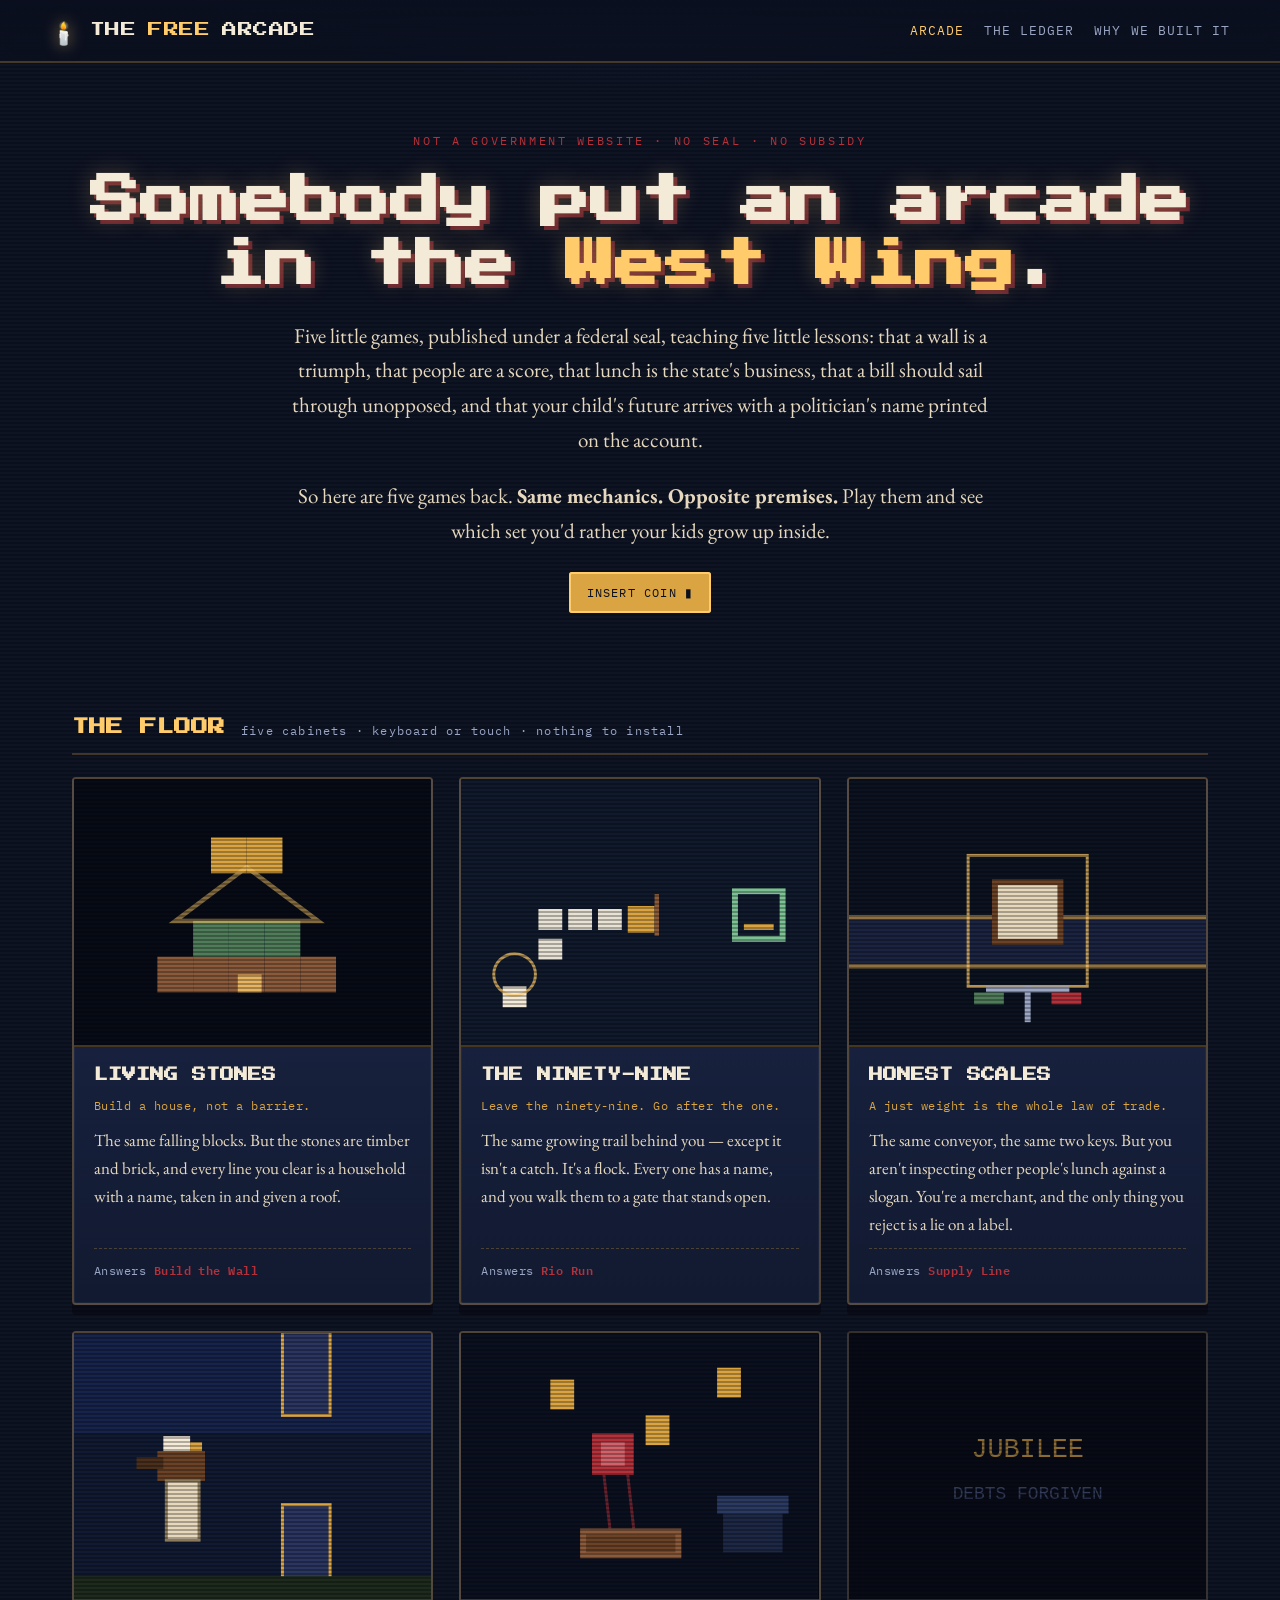
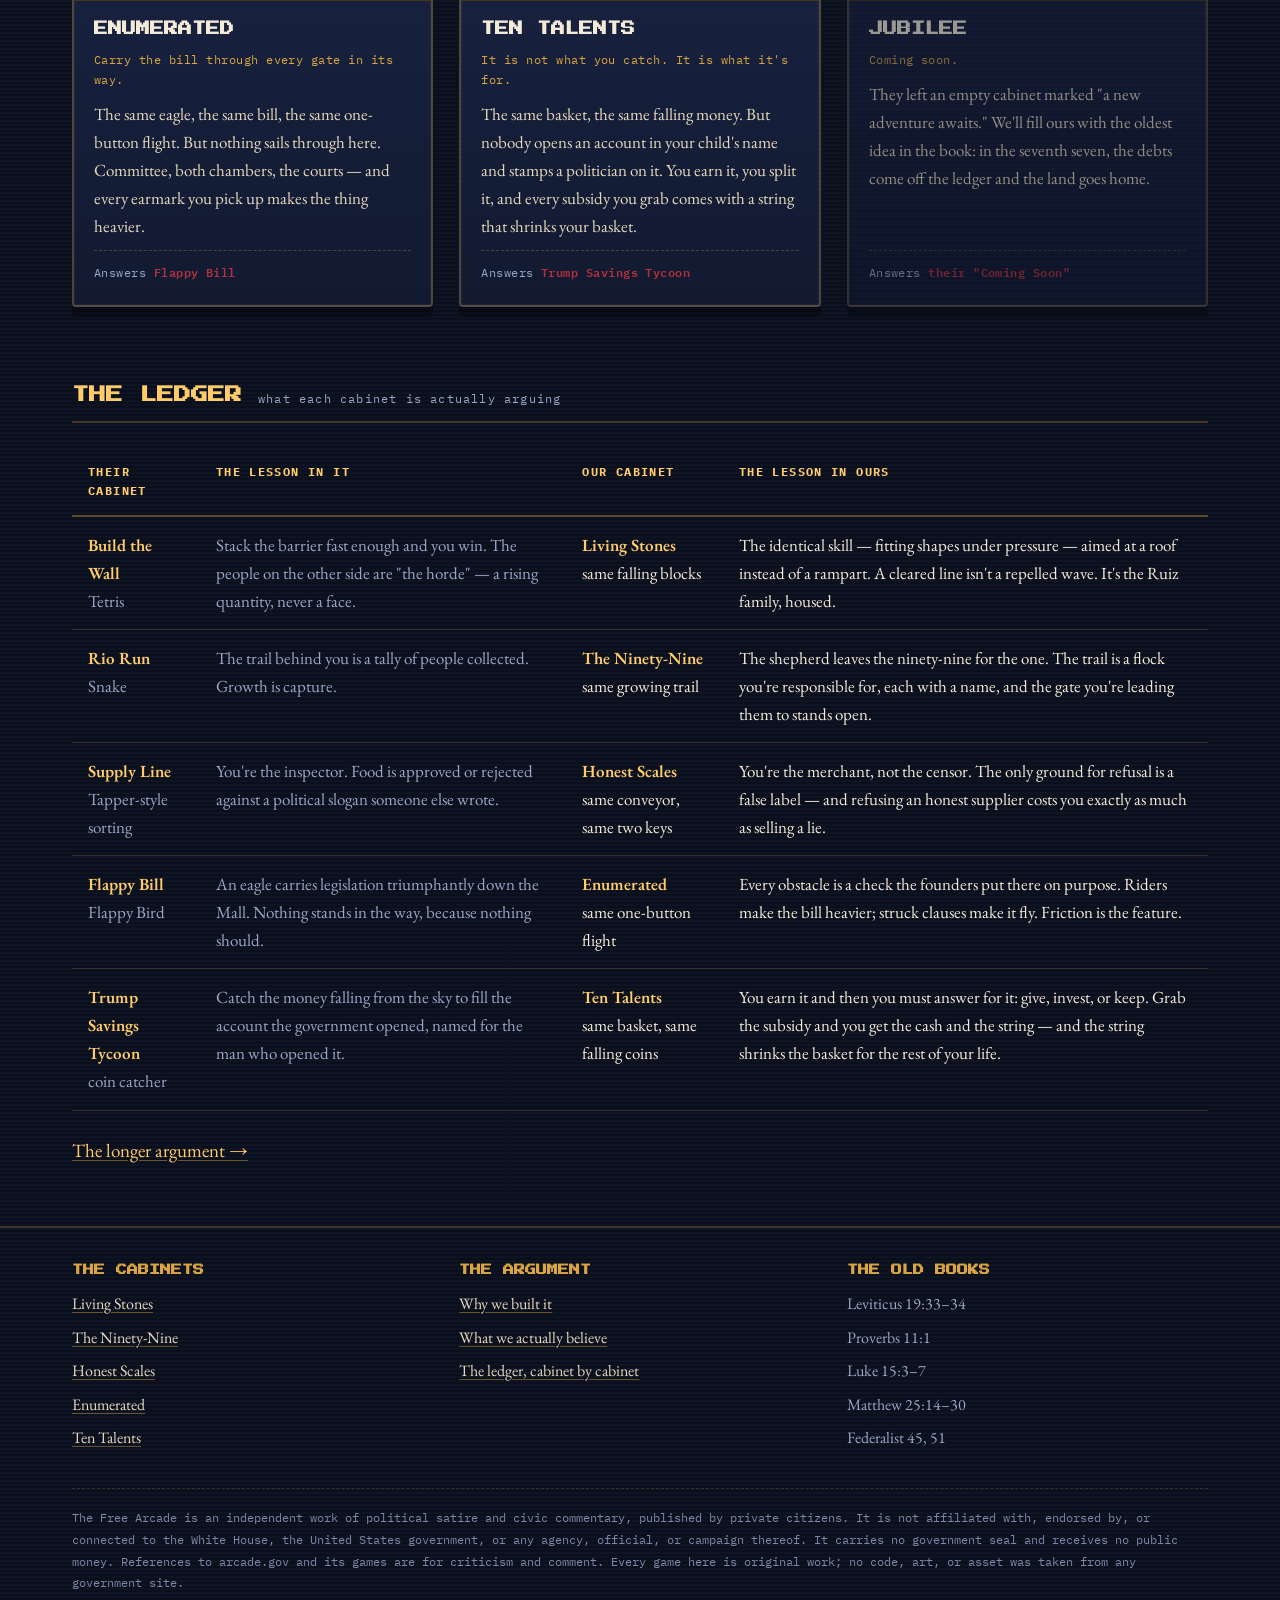
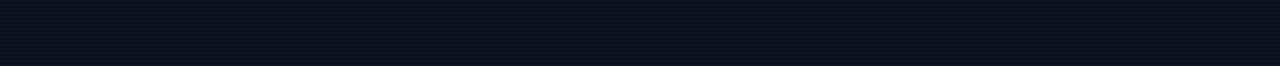
==== index.html @ 2e550698 "Add The Free Arcade: five counter-games answering arcade.gov A static counter-arcade responding, cab" ====
<!DOCTYPE html>
<html lang="en">
<head>
<meta charset="utf-8">
<meta name="viewport" content="width=device-width, initial-scale=1">
<title>The Free Arcade — five games for a free and decent people</title>
<meta name="description" content="An independent counter-arcade. Five playable browser games answering, one for one, the five games published at arcade.gov — same mechanics, opposite premises.">
<link rel="preconnect" href="https://fonts.googleapis.com">
<link rel="preconnect" href="https://fonts.gstatic.com" crossorigin>
<link rel="stylesheet" href="https://fonts.googleapis.com/css2?family=Press+Start+2P&family=EB+Garamond:ital,wght@0,400;0,600;1,400&family=IBM+Plex+Mono:wght@400;500&display=swap">
<link rel="stylesheet" href="assets/css/arcade.css">
<link rel="icon" href="data:image/svg+xml,<svg xmlns='http://www.w3.org/2000/svg' viewBox='0 0 16 16'><text y='14' font-size='14'>🕯️</text></svg>">
</head>
<body>
<a class="skip" href="#cabinets">Skip to the games</a>

<header class="masthead">
  <div class="wrap bar">
    <a class="brand" href="index.html"><span class="torch">🕯️</span> THE <b>FREE</b> ARCADE</a>
    <nav class="navlinks" aria-label="Primary">
      <a href="index.html" aria-current="page">Arcade</a>
      <a href="#ledger">The Ledger</a>
      <a href="about.html">Why We Built It</a>
    </nav>
  </div>
</header>

<main>
<section class="wrap hero">
  <p class="kicker">Not a government website · No seal · No subsidy</p>
  <h1>Somebody put an arcade<br>in the <em>West Wing</em>.</h1>
  <p class="lede">
    Five little games, published under a federal seal, teaching five little lessons:
    that a wall is a triumph, that people are a score, that lunch is the state's business,
    that a bill should sail through unopposed, and that your child's future arrives
    with a politician's name printed on the account.
  </p>
  <p class="lede" style="margin-top:22px">
    So here are five games back. <strong>Same mechanics. Opposite premises.</strong>
    Play them and see which set you'd rather your kids grow up inside.
  </p>
  <p style="margin-top:26px"><a class="btn primary" href="games/living-stones.html">Insert coin <span class="blink">▮</span></a></p>
</section>

<section class="wrap" id="cabinets">
  <div class="section-head">
    <h2>THE FLOOR</h2>
    <span>five cabinets · keyboard or touch · nothing to install</span>
  </div>

  <div class="cabinets">

    <a class="cabinet" href="games/living-stones.html">
      <div class="screen">
        <svg viewBox="0 0 120 90" preserveAspectRatio="xMidYMid slice" role="img" aria-label="Falling bricks assembling into a house">
          <rect width="120" height="90" fill="#070b16"/>
          <g fill="#8a5a3b"><rect x="28" y="60" width="12" height="12"/><rect x="40" y="60" width="12" height="12"/><rect x="52" y="60" width="12" height="12"/><rect x="64" y="60" width="12" height="12"/><rect x="76" y="60" width="12" height="12"/></g>
          <g fill="#4f7d5a"><rect x="40" y="48" width="12" height="12"/><rect x="52" y="48" width="12" height="12"/><rect x="64" y="48" width="12" height="12"/></g>
          <g fill="#d9a441"><rect x="46" y="20" width="12" height="12"/><rect x="58" y="20" width="12" height="12"/></g>
          <path d="M34 48 L58 30 L82 48 Z" fill="none" stroke="#ffcb6b" stroke-width="1.5" opacity=".5"/>
          <rect x="55" y="66" width="8" height="6" fill="#ffcb6b" opacity=".8"/>
        </svg>
      </div>
      <div class="plate">
        <h3>LIVING STONES</h3>
        <p class="tag">Build a house, not a barrier.</p>
        <p>The same falling blocks. But the stones are timber and brick, and every line you clear is a household with a name, taken in and given a roof.</p>
        <p class="counters">Answers <b>Build the Wall</b></p>
      </div>
    </a>

    <a class="cabinet" href="games/ninety-nine.html">
      <div class="screen">
        <svg viewBox="0 0 120 90" preserveAspectRatio="xMidYMid slice" role="img" aria-label="A shepherd leading a line of sheep toward an open gate">
          <rect width="120" height="90" fill="#101a2c"/>
          <g fill="#e8e2d4"><rect x="46" y="44" width="8" height="7"/><rect x="36" y="44" width="8" height="7"/><rect x="26" y="44" width="8" height="7"/><rect x="26" y="54" width="8" height="7"/></g>
          <rect x="56" y="43" width="9" height="9" fill="#d9a441"/>
          <rect x="65" y="39" width="1.5" height="14" fill="#8a5a3b"/>
          <rect x="92" y="38" width="16" height="16" fill="none" stroke="#7cc194" stroke-width="2"/>
          <rect x="95" y="49" width="10" height="2" fill="#d9a441"/>
          <rect x="14" y="70" width="8" height="7" fill="#f4ead8"/>
          <circle cx="18" cy="66" r="7" fill="none" stroke="#ffcb6b" stroke-width="1" opacity=".7"/>
        </svg>
      </div>
      <div class="plate">
        <h3>THE NINETY-NINE</h3>
        <p class="tag">Leave the ninety-nine. Go after the one.</p>
        <p>The same growing trail behind you — except it isn't a catch. It's a flock. Every one has a name, and you walk them to a gate that stands open.</p>
        <p class="counters">Answers <b>Rio Run</b></p>
      </div>
    </a>

    <a class="cabinet" href="games/honest-scales.html">
      <div class="screen">
        <svg viewBox="0 0 120 90" preserveAspectRatio="xMidYMid slice" role="img" aria-label="A crate on a conveyor belt above a balance scale">
          <rect width="120" height="90" fill="#0b1220"/>
          <rect x="0" y="46" width="120" height="18" fill="#1a2340"/>
          <rect x="0" y="46" width="120" height="1.5" fill="#d9a441" opacity=".6"/>
          <rect x="0" y="62.5" width="120" height="1.5" fill="#d9a441" opacity=".6"/>
          <rect x="48" y="34" width="24" height="22" fill="#6b4226"/>
          <rect x="50" y="36" width="20" height="18" fill="#e6d8bd"/>
          <rect x="40" y="26" width="40" height="44" fill="none" stroke="#ffcb6b" stroke-width="1" opacity=".7"/>
          <rect x="59" y="70" width="2" height="12" fill="#9aa6c4"/>
          <rect x="46" y="70" width="28" height="2" fill="#9aa6c4"/>
          <rect x="42" y="72" width="10" height="4" fill="#4f7d5a"/>
          <rect x="68" y="72" width="10" height="4" fill="#b3313a"/>
        </svg>
      </div>
      <div class="plate">
        <h3>HONEST SCALES</h3>
        <p class="tag">A just weight is the whole law of trade.</p>
        <p>The same conveyor, the same two keys. But you aren't inspecting other people's lunch against a slogan. You're a merchant, and the only thing you reject is a lie on a label.</p>
        <p class="counters">Answers <b>Supply Line</b></p>
      </div>
    </a>

    <a class="cabinet" href="games/enumerated.html">
      <div class="screen">
        <svg viewBox="0 0 120 90" preserveAspectRatio="xMidYMid slice" role="img" aria-label="An eagle carrying a bill flying between two columns">
          <rect width="120" height="90" fill="#101a33"/>
          <rect x="0" y="0" width="120" height="34" fill="#16234a"/>
          <rect x="70" y="0" width="16" height="28" fill="#2a3560" stroke="#d9a441" stroke-width="1"/>
          <rect x="70" y="58" width="16" height="32" fill="#2a3560" stroke="#d9a441" stroke-width="1"/>
          <rect x="28" y="40" width="16" height="10" fill="#6b4226"/>
          <rect x="30" y="35" width="9" height="5" fill="#f4ead8"/>
          <rect x="39" y="37" width="4" height="3" fill="#d9a441"/>
          <rect x="21" y="42" width="9" height="4" fill="#4a2f1c"/>
          <rect x="31" y="50" width="11" height="20" fill="#e6d8bd" stroke="#8a7a5a" stroke-width="1"/>
          <rect x="0" y="82" width="120" height="8" fill="#1d2a1c"/>
        </svg>
      </div>
      <div class="plate">
        <h3>ENUMERATED</h3>
        <p class="tag">Carry the bill through every gate in its way.</p>
        <p>The same eagle, the same bill, the same one-button flight. But nothing sails through here. Committee, both chambers, the courts — and every earmark you pick up makes the thing heavier.</p>
        <p class="counters">Answers <b>Flappy Bill</b></p>
      </div>
    </a>

    <a class="cabinet" href="games/ten-talents.html">
      <div class="screen">
        <svg viewBox="0 0 120 90" preserveAspectRatio="xMidYMid slice" role="img" aria-label="Coins falling into a basket held by strings">
          <rect width="120" height="90" fill="#0a1020"/>
          <g fill="#d9a441"><rect x="30" y="16" width="8" height="10"/><rect x="62" y="28" width="8" height="10"/><rect x="86" y="12" width="8" height="10"/></g>
          <rect x="44" y="34" width="14" height="14" fill="#b3313a"/>
          <rect x="47" y="37" width="8" height="8" fill="#d1616a"/>
          <g stroke="#b3313a" stroke-width="1" opacity=".55"><line x1="48" y1="48" x2="50" y2="66"/><line x1="56" y1="48" x2="58" y2="66"/></g>
          <rect x="40" y="66" width="34" height="10" fill="#8a5a3b"/>
          <rect x="42" y="68" width="30" height="6" fill="#6b4226"/>
          <rect x="88" y="60" width="20" height="14" fill="#1d2846"/>
          <rect x="86" y="55" width="24" height="6" fill="#2b3a63"/>
        </svg>
      </div>
      <div class="plate">
        <h3>TEN TALENTS</h3>
        <p class="tag">It is not what you catch. It is what it's for.</p>
        <p>The same basket, the same falling money. But nobody opens an account in your child's name and stamps a politician on it. You earn it, you split it, and every subsidy you grab comes with a string that shrinks your basket.</p>
        <p class="counters">Answers <b>Trump Savings Tycoon</b></p>
      </div>
    </a>

    <div class="cabinet soon">
      <div class="screen">
        <svg viewBox="0 0 120 90" preserveAspectRatio="xMidYMid slice" role="img" aria-label="A locked cabinet awaiting its game">
          <rect width="120" height="90" fill="#05070f"/>
          <text x="60" y="42" text-anchor="middle" fill="#d9a441" font-family="monospace" font-size="9">JUBILEE</text>
          <text x="60" y="56" text-anchor="middle" fill="#4a5578" font-family="monospace" font-size="6">DEBTS FORGIVEN</text>
        </svg>
      </div>
      <div class="plate">
        <h3>JUBILEE</h3>
        <p class="tag">Coming soon.</p>
        <p>They left an empty cabinet marked "a new adventure awaits." We'll fill ours with the oldest idea in the book: in the seventh seven, the debts come off the ledger and the land goes home.</p>
        <p class="counters">Answers <b>their "Coming Soon"</b></p>
      </div>
    </div>

  </div>
</section>

<section class="wrap" id="ledger">
  <div class="section-head">
    <h2>THE LEDGER</h2>
    <span>what each cabinet is actually arguing</span>
  </div>
  <div class="table-scroll">
    <table class="ledger">
      <thead>
        <tr><th>Their cabinet</th><th>The lesson in it</th><th>Our cabinet</th><th>The lesson in ours</th></tr>
      </thead>
      <tbody>
        <tr>
          <td class="theirs"><strong>Build the Wall</strong><br>Tetris</td>
          <td class="theirs">Stack the barrier fast enough and you win. The people on the other side are "the horde" — a rising quantity, never a face.</td>
          <td class="ours"><strong>Living Stones</strong><br>same falling blocks</td>
          <td class="ours">The identical skill — fitting shapes under pressure — aimed at a roof instead of a rampart. A cleared line isn't a repelled wave. It's the Ruiz family, housed.</td>
        </tr>
        <tr>
          <td class="theirs"><strong>Rio Run</strong><br>Snake</td>
          <td class="theirs">The trail behind you is a tally of people collected. Growth is capture.</td>
          <td class="ours"><strong>The Ninety-Nine</strong><br>same growing trail</td>
          <td class="ours">The shepherd leaves the ninety-nine for the one. The trail is a flock you're responsible for, each with a name, and the gate you're leading them to stands open.</td>
        </tr>
        <tr>
          <td class="theirs"><strong>Supply Line</strong><br>Tapper-style sorting</td>
          <td class="theirs">You're the inspector. Food is approved or rejected against a political slogan someone else wrote.</td>
          <td class="ours"><strong>Honest Scales</strong><br>same conveyor, same two keys</td>
          <td class="ours">You're the merchant, not the censor. The only ground for refusal is a false label — and refusing an honest supplier costs you exactly as much as selling a lie.</td>
        </tr>
        <tr>
          <td class="theirs"><strong>Flappy Bill</strong><br>Flappy Bird</td>
          <td class="theirs">An eagle carries legislation triumphantly down the Mall. Nothing stands in the way, because nothing should.</td>
          <td class="ours"><strong>Enumerated</strong><br>same one-button flight</td>
          <td class="ours">Every obstacle is a check the founders put there on purpose. Riders make the bill heavier; struck clauses make it fly. Friction is the feature.</td>
        </tr>
        <tr>
          <td class="theirs"><strong>Trump Savings Tycoon</strong><br>coin catcher</td>
          <td class="theirs">Catch the money falling from the sky to fill the account the government opened, named for the man who opened it.</td>
          <td class="ours"><strong>Ten Talents</strong><br>same basket, same falling coins</td>
          <td class="ours">You earn it and then you must answer for it: give, invest, or keep. Grab the subsidy and you get the cash and the string — and the string shrinks the basket for the rest of your life.</td>
        </tr>
      </tbody>
    </table>
  </div>
  <p style="margin-top:24px; max-width:760px; color:var(--parchment-2)">
    <a href="about.html">The longer argument →</a>
  </p>
</section>
</main>

<footer class="foot">
  <div class="wrap">
    <div class="cols">
      <div>
        <h4>THE CABINETS</h4>
        <ul>
          <li><a href="games/living-stones.html">Living Stones</a></li>
          <li><a href="games/ninety-nine.html">The Ninety-Nine</a></li>
          <li><a href="games/honest-scales.html">Honest Scales</a></li>
          <li><a href="games/enumerated.html">Enumerated</a></li>
          <li><a href="games/ten-talents.html">Ten Talents</a></li>
        </ul>
      </div>
      <div>
        <h4>THE ARGUMENT</h4>
        <ul>
          <li><a href="about.html">Why we built it</a></li>
          <li><a href="about.html#creed">What we actually believe</a></li>
          <li><a href="index.html#ledger">The ledger, cabinet by cabinet</a></li>
        </ul>
      </div>
      <div>
        <h4>THE OLD BOOKS</h4>
        <ul>
          <li>Leviticus 19:33–34</li>
          <li>Proverbs 11:1</li>
          <li>Luke 15:3–7</li>
          <li>Matthew 25:14–30</li>
          <li>Federalist 45, 51</li>
        </ul>
      </div>
    </div>
    <p class="disclaimer">
      The Free Arcade is an independent work of political satire and civic commentary, published by private citizens.
      It is not affiliated with, endorsed by, or connected to the White House, the United States government,
      or any agency, official, or campaign thereof. It carries no government seal and receives no public money.
      References to arcade.gov and its games are for criticism and comment.
      Every game here is original work; no code, art, or asset was taken from any government site.
    </p>
  </div>
</footer>
</body>
</html>
---- assets/css/arcade.css ----
/* ============================================================
   The Free Arcade — shared stylesheet
   Retro cabinet chrome + classical typography.
   ============================================================ */

:root {
  --ink:        #0a0f1e;
  --ink-2:      #121a31;
  --ink-3:      #1c2748;
  --parchment:  #f4ead8;
  --parchment-2:#e6d8bd;
  --gold:       #d9a441;
  --gold-lite:  #ffcb6b;
  --crimson:    #b3313a;
  --olive:      #4f7d5a;
  --sky:        #7fb2dd;
  --muted:      #9aa6c4;

  --shell: 1180px;
  --radius: 4px;

  --display: "Press Start 2P", "Courier New", monospace;
  --prose: "EB Garamond", Georgia, "Times New Roman", serif;
  --mono: "IBM Plex Mono", "SF Mono", Menlo, Consolas, monospace;

  color-scheme: dark;
}

* { box-sizing: border-box; }

html { scroll-behavior: smooth; }

body {
  margin: 0;
  background:
    radial-gradient(1200px 700px at 50% -10%, #1b2445 0%, transparent 60%),
    repeating-linear-gradient(0deg, rgba(255,255,255,.018) 0 2px, transparent 2px 4px),
    var(--ink);
  color: var(--parchment);
  font-family: var(--prose);
  font-size: 19px;
  line-height: 1.65;
  -webkit-font-smoothing: antialiased;
}

.wrap { max-width: var(--shell); margin: 0 auto; padding: 0 22px; }
.narrow { max-width: 780px; }

a { color: var(--gold-lite); text-decoration-color: rgba(217,164,65,.45); text-underline-offset: 3px; }
a:hover { color: #fff; }

/* ---------- Masthead ---------- */

.masthead {
  border-bottom: 2px solid rgba(217,164,65,.28);
  background: linear-gradient(180deg, rgba(10,15,30,.9), rgba(10,15,30,.55));
  position: sticky; top: 0; z-index: 40;
  backdrop-filter: blur(6px);
}
.masthead .bar {
  display: flex; align-items: center; justify-content: space-between;
  gap: 18px; padding: 14px 0; flex-wrap: wrap;
}
.brand {
  display: flex; align-items: center; gap: 12px;
  font-family: var(--display); font-size: 15px; letter-spacing: .5px;
  color: var(--parchment); text-decoration: none; line-height: 1.5;
}
.brand .torch { font-size: 22px; filter: drop-shadow(0 0 8px rgba(255,203,107,.55)); }
.brand b { color: var(--gold-lite); font-weight: normal; }

.navlinks { display: flex; gap: 20px; align-items: center; flex-wrap: wrap; }
.navlinks a {
  font-family: var(--mono); font-size: 13px; letter-spacing: .08em;
  text-transform: uppercase; text-decoration: none; color: var(--muted);
}
.navlinks a:hover, .navlinks a[aria-current="page"] { color: var(--gold-lite); }

/* ---------- Hero ---------- */

.hero { padding: 68px 0 34px; text-align: center; }
.hero h1 {
  font-family: var(--display);
  font-size: clamp(24px, 5.2vw, 50px);
  line-height: 1.28; margin: 0 0 22px;
  color: var(--parchment);
  text-shadow: 0 0 22px rgba(255,203,107,.25), 4px 4px 0 rgba(179,49,58,.55);
}
.hero h1 em { font-style: normal; color: var(--gold-lite); }
.kicker {
  font-family: var(--mono); font-size: 12px; letter-spacing: .22em;
  text-transform: uppercase; color: var(--crimson);
  margin: 0 0 18px;
}
.hero p.lede {
  max-width: 700px; margin: 0 auto; font-size: 21px; color: var(--parchment-2);
}

.blink { animation: blink 1.15s steps(1) infinite; }
@keyframes blink { 50% { opacity: 0; } }

/* ---------- Cabinet grid ---------- */

.section-head {
  display: flex; align-items: baseline; gap: 16px;
  margin: 54px 0 22px; padding-bottom: 12px;
  border-bottom: 2px solid rgba(217,164,65,.25);
}
.section-head h2 {
  font-family: var(--display); font-size: 17px; margin: 0; color: var(--gold-lite);
}
.section-head span { font-family: var(--mono); font-size: 12px; color: var(--muted); letter-spacing: .1em; }

.cabinets {
  display: grid; gap: 26px;
  grid-template-columns: repeat(auto-fill, minmax(300px, 1fr));
  padding-bottom: 20px;
}

.cabinet {
  display: flex; flex-direction: column;
  background: linear-gradient(180deg, var(--ink-3), var(--ink-2));
  border: 2px solid rgba(217,164,65,.3);
  border-radius: var(--radius);
  overflow: hidden; text-decoration: none; color: inherit;
  box-shadow: 0 10px 0 rgba(0,0,0,.35), inset 0 0 0 1px rgba(255,255,255,.04);
  transition: transform .16s ease, box-shadow .16s ease, border-color .16s ease;
}
.cabinet:hover {
  transform: translateY(-4px);
  border-color: var(--gold-lite);
  box-shadow: 0 14px 0 rgba(0,0,0,.35), 0 0 34px rgba(255,203,107,.16);
}
.cabinet.soon { opacity: .62; }
.cabinet.soon:hover { transform: none; }

.cabinet .screen {
  aspect-ratio: 4 / 3; position: relative;
  background: #05070f;
  border-bottom: 2px solid rgba(217,164,65,.3);
  display: grid; place-items: center;
  overflow: hidden;
}
.cabinet .screen::after {
  content: ""; position: absolute; inset: 0; pointer-events: none;
  background: repeating-linear-gradient(0deg, rgba(0,0,0,.28) 0 2px, transparent 2px 4px);
}
.cabinet .screen canvas, .cabinet .screen svg { width: 100%; height: 100%; display: block; image-rendering: pixelated; }

.cabinet .plate { padding: 18px 20px 22px; display: flex; flex-direction: column; gap: 10px; flex: 1; }
.cabinet h3 { font-family: var(--display); font-size: 14px; margin: 0; line-height: 1.5; color: var(--parchment); }
.cabinet .tag { font-family: var(--mono); font-size: 12px; color: var(--gold); letter-spacing: .04em; }
.cabinet p { margin: 0; font-size: 17px; color: var(--parchment-2); }
.cabinet .counters {
  margin-top: auto; padding-top: 12px; border-top: 1px dashed rgba(217,164,65,.28);
  font-family: var(--mono); font-size: 11.5px; color: var(--muted); letter-spacing: .04em;
}
.cabinet .counters b { color: var(--crimson); font-weight: 600; }

/* ---------- Prose blocks ---------- */

.prose h2 { font-family: var(--display); font-size: 18px; color: var(--gold-lite); line-height: 1.5; margin: 46px 0 16px; }
.prose h3 { font-family: var(--display); font-size: 13px; color: var(--parchment); line-height: 1.6; margin: 32px 0 10px; }
.prose p { color: var(--parchment-2); }
.prose ul { color: var(--parchment-2); padding-left: 22px; }
.prose li { margin-bottom: 8px; }

.scripture {
  border-left: 3px solid var(--gold);
  background: rgba(217,164,65,.07);
  padding: 14px 20px; margin: 22px 0;
  font-size: 19px; color: var(--parchment);
}
.scripture cite {
  display: block; margin-top: 8px;
  font-family: var(--mono); font-style: normal; font-size: 12px;
  letter-spacing: .08em; text-transform: uppercase; color: var(--gold);
}

/* ---------- Comparison table ---------- */

.table-scroll { overflow-x: auto; margin: 26px 0 10px; }
table.ledger {
  width: 100%; border-collapse: collapse; min-width: 700px;
  font-size: 17px;
}
table.ledger th, table.ledger td {
  text-align: left; padding: 14px 16px; border-bottom: 1px solid rgba(217,164,65,.2);
  vertical-align: top;
}
table.ledger thead th {
  font-family: var(--mono); font-size: 11.5px; letter-spacing: .12em;
  text-transform: uppercase; color: var(--gold-lite);
  border-bottom: 2px solid rgba(217,164,65,.4);
}
table.ledger td.theirs { color: var(--muted); }
table.ledger td.ours { color: var(--parchment); }
table.ledger td strong { color: var(--gold-lite); font-weight: 600; }

/* ---------- Game page ---------- */

.game-layout {
  display: grid; gap: 34px; align-items: start;
  grid-template-columns: minmax(0, 1.45fr) minmax(280px, 1fr);
  padding: 34px 0 20px;
}
@media (max-width: 900px) { .game-layout { grid-template-columns: 1fr; } }

.cab-frame {
  background: linear-gradient(180deg, var(--ink-3), #0d1428);
  border: 2px solid rgba(217,164,65,.35);
  border-radius: 6px; padding: 16px;
  box-shadow: 0 12px 0 rgba(0,0,0,.4);
}
.cab-frame .cab-marquee {
  display: flex; align-items: center; justify-content: space-between; gap: 14px;
  flex-wrap: wrap;
  font-family: var(--display); font-size: 12px; line-height: 1.6;
  color: var(--ink); background: linear-gradient(180deg, var(--gold-lite), var(--gold));
  padding: 10px 14px; border-radius: 3px; margin-bottom: 14px;
}
.cab-marquee .verse { font-family: var(--mono); font-size: 10.5px; letter-spacing: .06em; opacity: .85; }

.screen-shell {
  position: relative; background: #04060d;
  border: 2px solid rgba(255,255,255,.09); border-radius: 3px;
  overflow: hidden;
}
.screen-shell canvas {
  display: block; width: 100%; height: auto;
  image-rendering: pixelated; image-rendering: crisp-edges;
  touch-action: none;
}
.screen-shell::after {
  content: ""; position: absolute; inset: 0; pointer-events: none;
  background:
    repeating-linear-gradient(0deg, rgba(0,0,0,.22) 0 2px, transparent 2px 4px),
    radial-gradient(120% 120% at 50% 50%, transparent 55%, rgba(0,0,0,.55) 100%);
}

.controls-row {
  display: flex; gap: 10px; flex-wrap: wrap; align-items: center;
  margin-top: 14px;
}
.btn {
  font-family: var(--mono); font-size: 12px; letter-spacing: .1em; text-transform: uppercase;
  background: var(--ink-3); color: var(--parchment);
  border: 2px solid rgba(217,164,65,.4); border-radius: 3px;
  padding: 11px 16px; cursor: pointer; text-decoration: none;
  transition: background .14s, border-color .14s, color .14s;
  user-select: none; -webkit-user-select: none;
}
.btn:hover, .btn:active { background: var(--gold); border-color: var(--gold-lite); color: var(--ink); }
.btn.primary { background: var(--gold); color: var(--ink); border-color: var(--gold-lite); }
.btn.primary:hover { background: var(--gold-lite); }

.touchpad { display: none; gap: 10px; margin-top: 12px; flex-wrap: wrap; }
.touchpad .btn { flex: 1 1 74px; text-align: center; padding: 15px 8px; font-size: 13px; }
@media (hover: none), (pointer: coarse) { .touchpad { display: flex; } }

.sidebar > section {
  border: 2px solid rgba(217,164,65,.22);
  border-radius: var(--radius);
  padding: 20px 22px; margin-bottom: 22px;
  background: rgba(18,26,49,.55);
}
.sidebar h2 { font-family: var(--display); font-size: 12px; color: var(--gold-lite); margin: 0 0 14px; line-height: 1.6; }
.sidebar p { margin: 0 0 12px; font-size: 17px; color: var(--parchment-2); }
.sidebar p:last-child { margin-bottom: 0; }

dl.keys { margin: 0; font-family: var(--mono); font-size: 13px; }
dl.keys div { display: flex; gap: 12px; padding: 7px 0; border-bottom: 1px dashed rgba(217,164,65,.18); }
dl.keys div:last-child { border-bottom: 0; }
dl.keys dt {
  flex: 0 0 108px; color: var(--gold-lite);
}
dl.keys dd { margin: 0; color: var(--parchment-2); font-family: var(--prose); font-size: 16px; }

.vs-card { border-left: 3px solid var(--crimson) !important; }
.vs-card .theirs {
  font-family: var(--mono); font-size: 11.5px; letter-spacing: .08em;
  text-transform: uppercase; color: var(--crimson); margin-bottom: 8px;
}

/* ---------- Footer ---------- */

.foot {
  margin-top: 60px; border-top: 2px solid rgba(217,164,65,.25);
  padding: 34px 0 60px; font-size: 16px; color: var(--muted);
}
.foot .cols { display: grid; gap: 26px; grid-template-columns: repeat(auto-fit, minmax(240px, 1fr)); }
.foot h4 { font-family: var(--display); font-size: 11px; color: var(--gold); margin: 0 0 12px; line-height: 1.6; }
.foot a { color: var(--parchment-2); }
.foot ul { list-style: none; padding: 0; margin: 0; }
.foot li { margin-bottom: 7px; }
.disclaimer {
  margin-top: 30px; padding-top: 18px; border-top: 1px dashed rgba(217,164,65,.2);
  font-family: var(--mono); font-size: 12px; line-height: 1.8; color: #7d88a6;
}

/* ---------- Utility ---------- */

.skip {
  position: absolute; left: -9999px;
  background: var(--gold); color: var(--ink); padding: 10px 16px; z-index: 100;
}
.skip:focus { left: 12px; top: 12px; }

@media (prefers-reduced-motion: reduce) {
  * { animation-duration: .001ms !important; transition-duration: .001ms !important; }
  html { scroll-behavior: auto; }
}
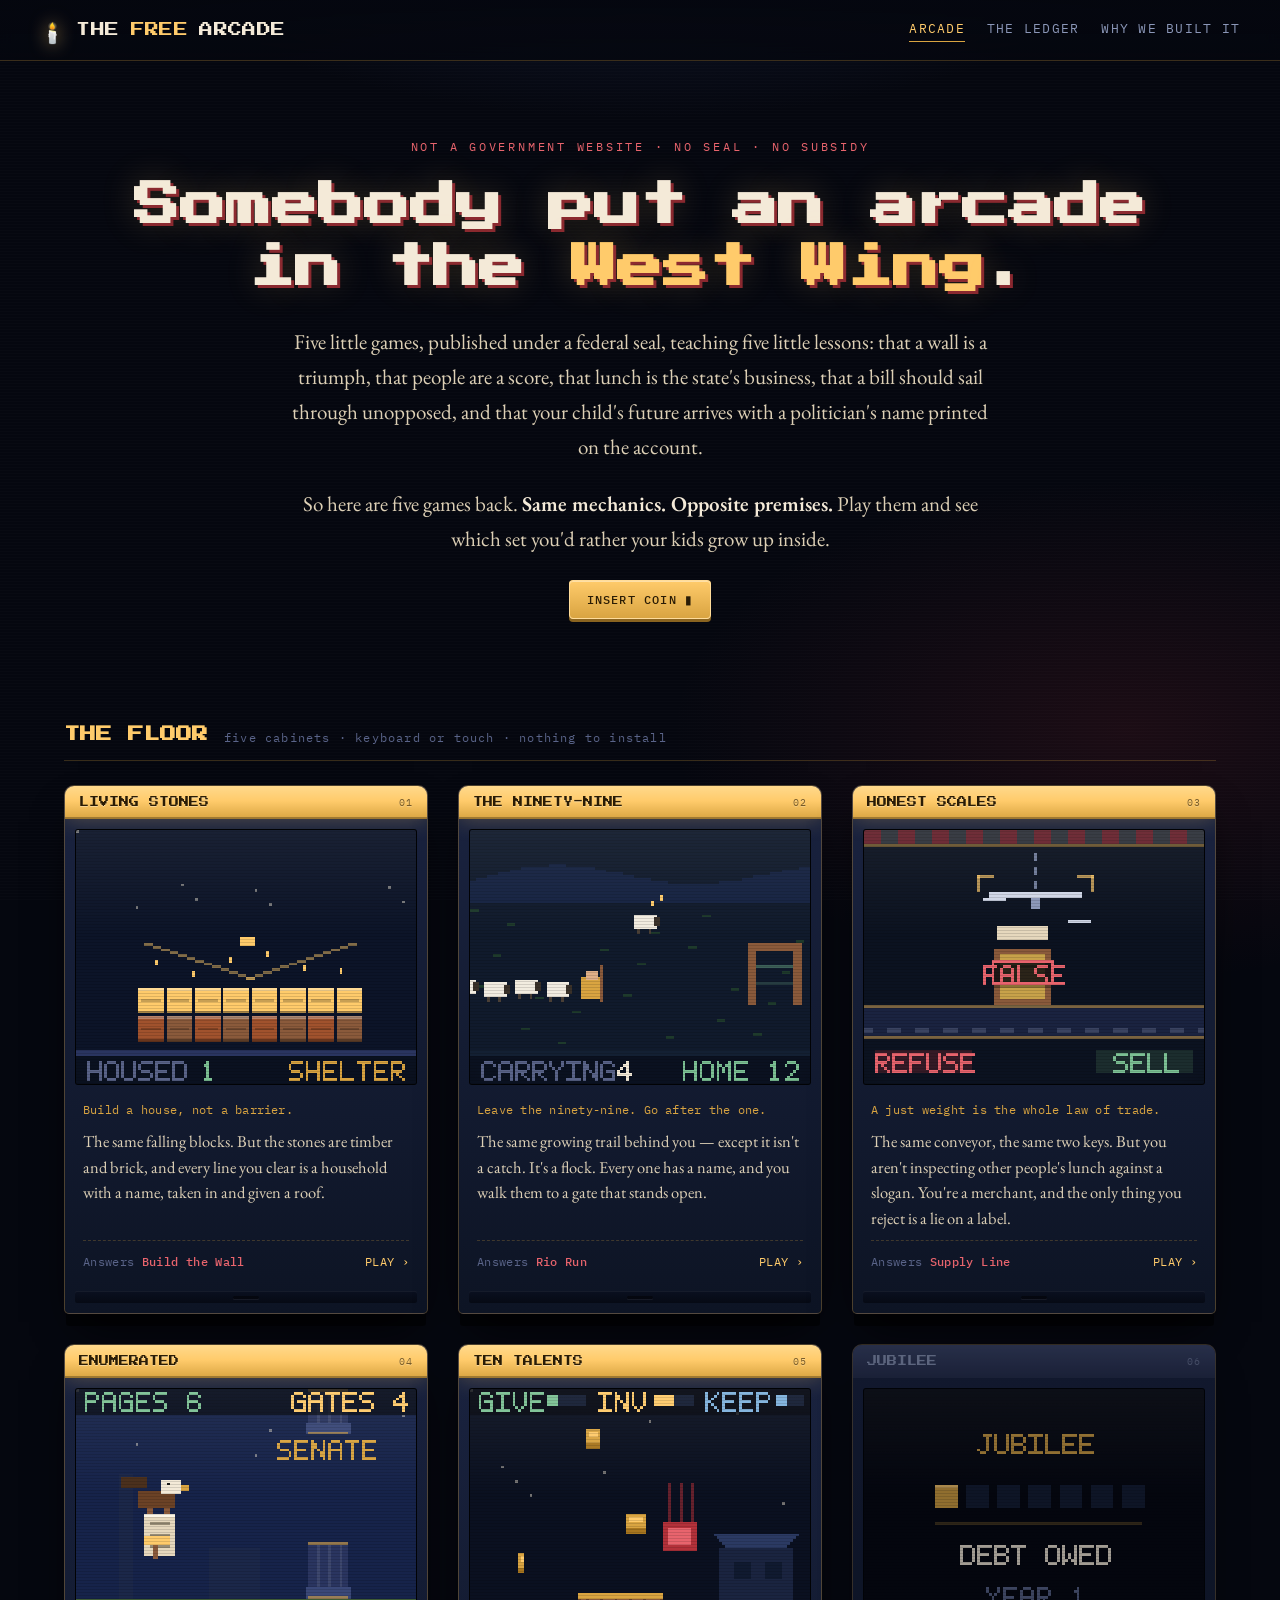
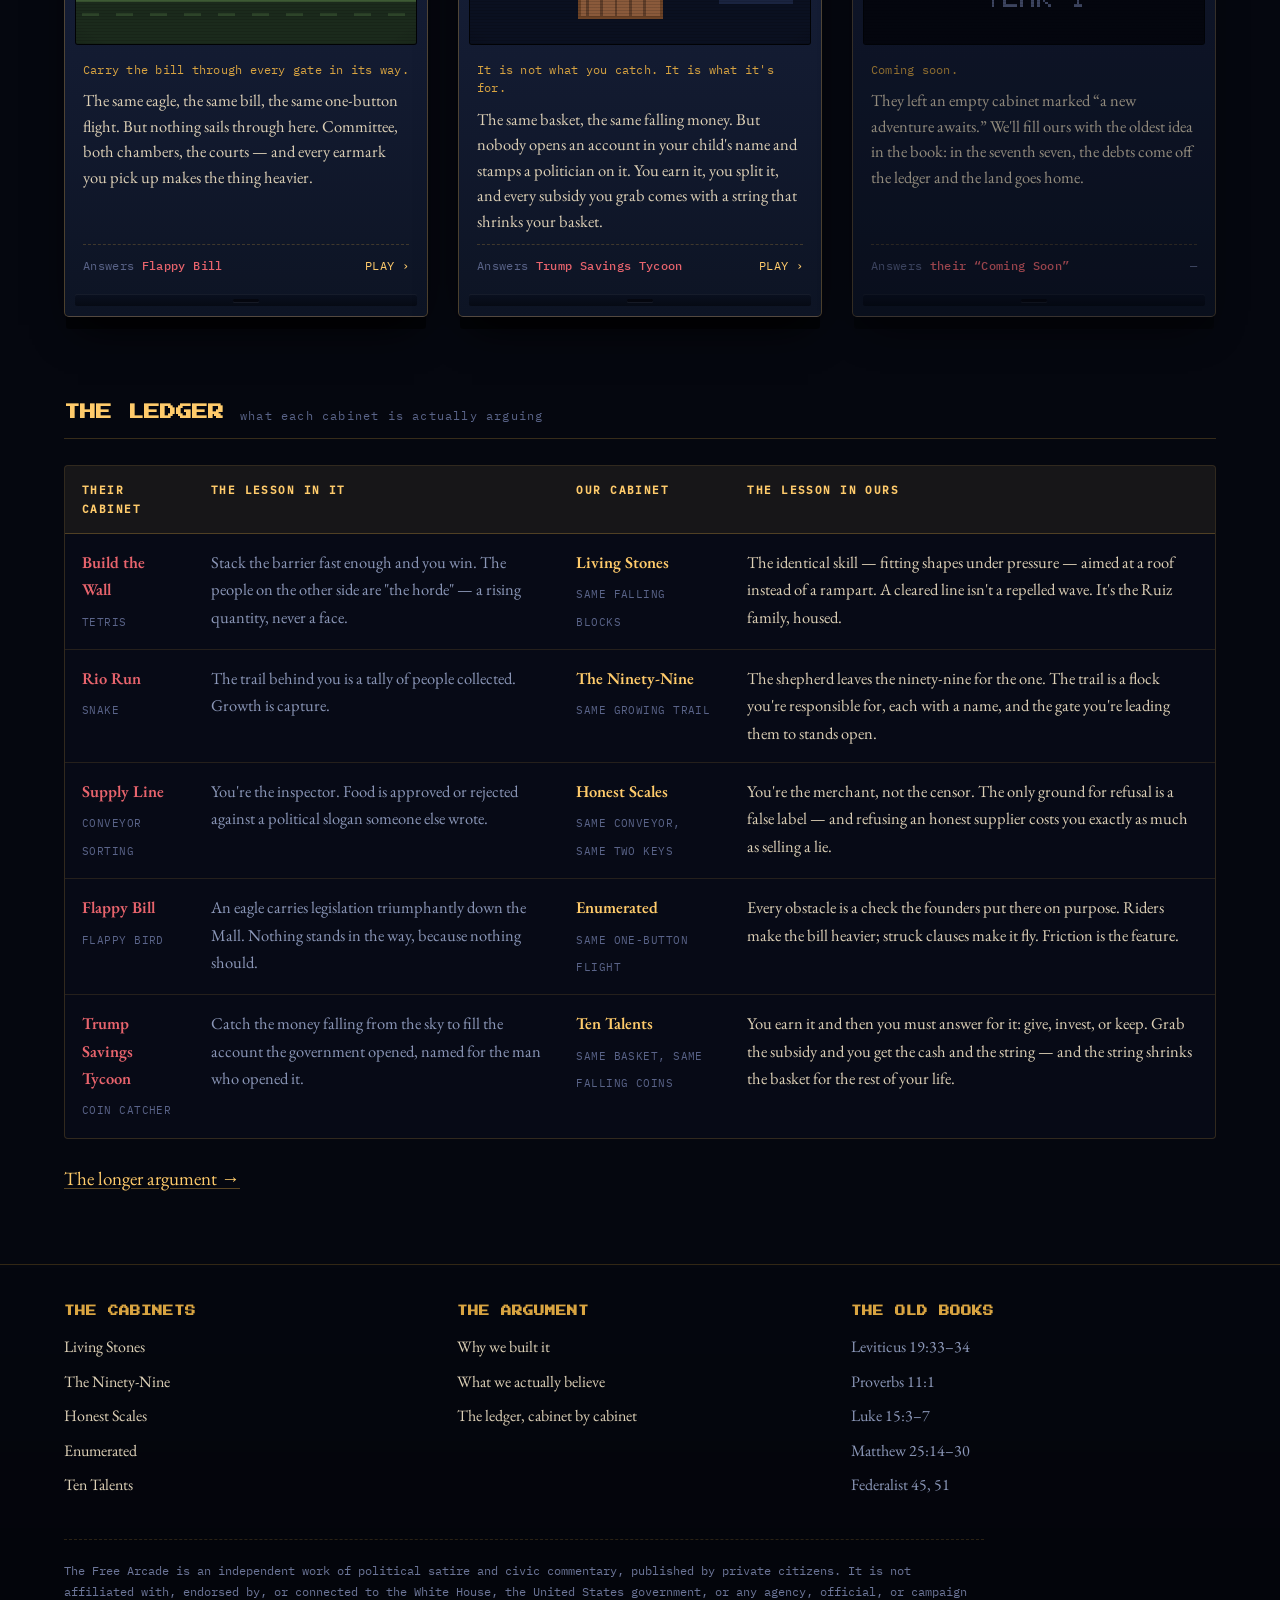
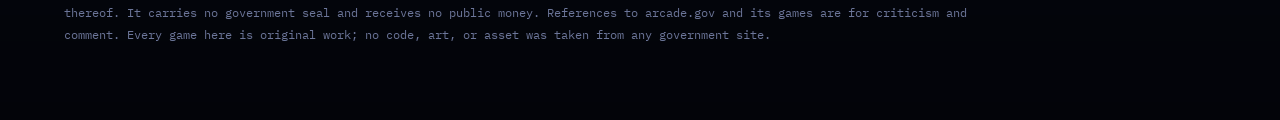
==== commit 30fb4206: "Rebuild the visual layer: bitmap font, sprite art, cabinet chrome A full pass on how the arcade look" ====
--- a/index.html
+++ b/index.html
@@ -5,9 +5,7 @@
 <meta name="viewport" content="width=device-width, initial-scale=1">
 <title>The Free Arcade — five games for a free and decent people</title>
 <meta name="description" content="An independent counter-arcade. Five playable browser games answering, one for one, the five games published at arcade.gov — same mechanics, opposite premises.">
-<link rel="preconnect" href="https://fonts.googleapis.com">
-<link rel="preconnect" href="https://fonts.gstatic.com" crossorigin>
-<link rel="stylesheet" href="https://fonts.googleapis.com/css2?family=Press+Start+2P&family=EB+Garamond:ital,wght@0,400;0,600;1,400&family=IBM+Plex+Mono:wght@400;500&display=swap">
+<link rel="stylesheet" href="assets/css/fonts.css">
 <link rel="stylesheet" href="assets/css/arcade.css">
 <link rel="icon" href="data:image/svg+xml,<svg xmlns='http://www.w3.org/2000/svg' viewBox='0 0 16 16'><text y='14' font-size='14'>🕯️</text></svg>">
 </head>
@@ -51,128 +49,87 @@
   <div class="cabinets">
 
     <a class="cabinet" href="games/living-stones.html">
-      <div class="screen">
-        <svg viewBox="0 0 120 90" preserveAspectRatio="xMidYMid slice" role="img" aria-label="Falling bricks assembling into a house">
-          <rect width="120" height="90" fill="#070b16"/>
-          <g fill="#8a5a3b"><rect x="28" y="60" width="12" height="12"/><rect x="40" y="60" width="12" height="12"/><rect x="52" y="60" width="12" height="12"/><rect x="64" y="60" width="12" height="12"/><rect x="76" y="60" width="12" height="12"/></g>
-          <g fill="#4f7d5a"><rect x="40" y="48" width="12" height="12"/><rect x="52" y="48" width="12" height="12"/><rect x="64" y="48" width="12" height="12"/></g>
-          <g fill="#d9a441"><rect x="46" y="20" width="12" height="12"/><rect x="58" y="20" width="12" height="12"/></g>
-          <path d="M34 48 L58 30 L82 48 Z" fill="none" stroke="#ffcb6b" stroke-width="1.5" opacity=".5"/>
-          <rect x="55" y="66" width="8" height="6" fill="#ffcb6b" opacity=".8"/>
-        </svg>
-      </div>
-      <div class="plate">
-        <h3>LIVING STONES</h3>
+      <div class="cab-top"><span>LIVING STONES</span><span class="no">01</span></div>
+      <div class="screen">
+        <canvas data-attract="living-stones" width="120" height="90"
+                role="img" aria-label="Attract-mode animation for LIVING STONES"></canvas>
+      </div>
+      <div class="plate">
         <p class="tag">Build a house, not a barrier.</p>
         <p>The same falling blocks. But the stones are timber and brick, and every line you clear is a household with a name, taken in and given a roof.</p>
-        <p class="counters">Answers <b>Build the Wall</b></p>
-      </div>
+        <p class="counters"><span>Answers <b>Build the Wall</b></span><span class="play">PLAY &rsaquo;</span></p>
+      </div>
+      <div class="cab-foot"><i></i></div>
     </a>
 
     <a class="cabinet" href="games/ninety-nine.html">
-      <div class="screen">
-        <svg viewBox="0 0 120 90" preserveAspectRatio="xMidYMid slice" role="img" aria-label="A shepherd leading a line of sheep toward an open gate">
-          <rect width="120" height="90" fill="#101a2c"/>
-          <g fill="#e8e2d4"><rect x="46" y="44" width="8" height="7"/><rect x="36" y="44" width="8" height="7"/><rect x="26" y="44" width="8" height="7"/><rect x="26" y="54" width="8" height="7"/></g>
-          <rect x="56" y="43" width="9" height="9" fill="#d9a441"/>
-          <rect x="65" y="39" width="1.5" height="14" fill="#8a5a3b"/>
-          <rect x="92" y="38" width="16" height="16" fill="none" stroke="#7cc194" stroke-width="2"/>
-          <rect x="95" y="49" width="10" height="2" fill="#d9a441"/>
-          <rect x="14" y="70" width="8" height="7" fill="#f4ead8"/>
-          <circle cx="18" cy="66" r="7" fill="none" stroke="#ffcb6b" stroke-width="1" opacity=".7"/>
-        </svg>
-      </div>
-      <div class="plate">
-        <h3>THE NINETY-NINE</h3>
+      <div class="cab-top"><span>THE NINETY-NINE</span><span class="no">02</span></div>
+      <div class="screen">
+        <canvas data-attract="ninety-nine" width="120" height="90"
+                role="img" aria-label="Attract-mode animation for THE NINETY-NINE"></canvas>
+      </div>
+      <div class="plate">
         <p class="tag">Leave the ninety-nine. Go after the one.</p>
-        <p>The same growing trail behind you — except it isn't a catch. It's a flock. Every one has a name, and you walk them to a gate that stands open.</p>
-        <p class="counters">Answers <b>Rio Run</b></p>
-      </div>
+        <p>The same growing trail behind you &mdash; except it isn't a catch. It's a flock. Every one has a name, and you walk them to a gate that stands open.</p>
+        <p class="counters"><span>Answers <b>Rio Run</b></span><span class="play">PLAY &rsaquo;</span></p>
+      </div>
+      <div class="cab-foot"><i></i></div>
     </a>
 
     <a class="cabinet" href="games/honest-scales.html">
-      <div class="screen">
-        <svg viewBox="0 0 120 90" preserveAspectRatio="xMidYMid slice" role="img" aria-label="A crate on a conveyor belt above a balance scale">
-          <rect width="120" height="90" fill="#0b1220"/>
-          <rect x="0" y="46" width="120" height="18" fill="#1a2340"/>
-          <rect x="0" y="46" width="120" height="1.5" fill="#d9a441" opacity=".6"/>
-          <rect x="0" y="62.5" width="120" height="1.5" fill="#d9a441" opacity=".6"/>
-          <rect x="48" y="34" width="24" height="22" fill="#6b4226"/>
-          <rect x="50" y="36" width="20" height="18" fill="#e6d8bd"/>
-          <rect x="40" y="26" width="40" height="44" fill="none" stroke="#ffcb6b" stroke-width="1" opacity=".7"/>
-          <rect x="59" y="70" width="2" height="12" fill="#9aa6c4"/>
-          <rect x="46" y="70" width="28" height="2" fill="#9aa6c4"/>
-          <rect x="42" y="72" width="10" height="4" fill="#4f7d5a"/>
-          <rect x="68" y="72" width="10" height="4" fill="#b3313a"/>
-        </svg>
-      </div>
-      <div class="plate">
-        <h3>HONEST SCALES</h3>
+      <div class="cab-top"><span>HONEST SCALES</span><span class="no">03</span></div>
+      <div class="screen">
+        <canvas data-attract="honest-scales" width="120" height="90"
+                role="img" aria-label="Attract-mode animation for HONEST SCALES"></canvas>
+      </div>
+      <div class="plate">
         <p class="tag">A just weight is the whole law of trade.</p>
         <p>The same conveyor, the same two keys. But you aren't inspecting other people's lunch against a slogan. You're a merchant, and the only thing you reject is a lie on a label.</p>
-        <p class="counters">Answers <b>Supply Line</b></p>
-      </div>
+        <p class="counters"><span>Answers <b>Supply Line</b></span><span class="play">PLAY &rsaquo;</span></p>
+      </div>
+      <div class="cab-foot"><i></i></div>
     </a>
 
     <a class="cabinet" href="games/enumerated.html">
-      <div class="screen">
-        <svg viewBox="0 0 120 90" preserveAspectRatio="xMidYMid slice" role="img" aria-label="An eagle carrying a bill flying between two columns">
-          <rect width="120" height="90" fill="#101a33"/>
-          <rect x="0" y="0" width="120" height="34" fill="#16234a"/>
-          <rect x="70" y="0" width="16" height="28" fill="#2a3560" stroke="#d9a441" stroke-width="1"/>
-          <rect x="70" y="58" width="16" height="32" fill="#2a3560" stroke="#d9a441" stroke-width="1"/>
-          <rect x="28" y="40" width="16" height="10" fill="#6b4226"/>
-          <rect x="30" y="35" width="9" height="5" fill="#f4ead8"/>
-          <rect x="39" y="37" width="4" height="3" fill="#d9a441"/>
-          <rect x="21" y="42" width="9" height="4" fill="#4a2f1c"/>
-          <rect x="31" y="50" width="11" height="20" fill="#e6d8bd" stroke="#8a7a5a" stroke-width="1"/>
-          <rect x="0" y="82" width="120" height="8" fill="#1d2a1c"/>
-        </svg>
-      </div>
-      <div class="plate">
-        <h3>ENUMERATED</h3>
+      <div class="cab-top"><span>ENUMERATED</span><span class="no">04</span></div>
+      <div class="screen">
+        <canvas data-attract="enumerated" width="120" height="90"
+                role="img" aria-label="Attract-mode animation for ENUMERATED"></canvas>
+      </div>
+      <div class="plate">
         <p class="tag">Carry the bill through every gate in its way.</p>
-        <p>The same eagle, the same bill, the same one-button flight. But nothing sails through here. Committee, both chambers, the courts — and every earmark you pick up makes the thing heavier.</p>
-        <p class="counters">Answers <b>Flappy Bill</b></p>
-      </div>
+        <p>The same eagle, the same bill, the same one-button flight. But nothing sails through here. Committee, both chambers, the courts &mdash; and every earmark you pick up makes the thing heavier.</p>
+        <p class="counters"><span>Answers <b>Flappy Bill</b></span><span class="play">PLAY &rsaquo;</span></p>
+      </div>
+      <div class="cab-foot"><i></i></div>
     </a>
 
     <a class="cabinet" href="games/ten-talents.html">
-      <div class="screen">
-        <svg viewBox="0 0 120 90" preserveAspectRatio="xMidYMid slice" role="img" aria-label="Coins falling into a basket held by strings">
-          <rect width="120" height="90" fill="#0a1020"/>
-          <g fill="#d9a441"><rect x="30" y="16" width="8" height="10"/><rect x="62" y="28" width="8" height="10"/><rect x="86" y="12" width="8" height="10"/></g>
-          <rect x="44" y="34" width="14" height="14" fill="#b3313a"/>
-          <rect x="47" y="37" width="8" height="8" fill="#d1616a"/>
-          <g stroke="#b3313a" stroke-width="1" opacity=".55"><line x1="48" y1="48" x2="50" y2="66"/><line x1="56" y1="48" x2="58" y2="66"/></g>
-          <rect x="40" y="66" width="34" height="10" fill="#8a5a3b"/>
-          <rect x="42" y="68" width="30" height="6" fill="#6b4226"/>
-          <rect x="88" y="60" width="20" height="14" fill="#1d2846"/>
-          <rect x="86" y="55" width="24" height="6" fill="#2b3a63"/>
-        </svg>
-      </div>
-      <div class="plate">
-        <h3>TEN TALENTS</h3>
+      <div class="cab-top"><span>TEN TALENTS</span><span class="no">05</span></div>
+      <div class="screen">
+        <canvas data-attract="ten-talents" width="120" height="90"
+                role="img" aria-label="Attract-mode animation for TEN TALENTS"></canvas>
+      </div>
+      <div class="plate">
         <p class="tag">It is not what you catch. It is what it's for.</p>
         <p>The same basket, the same falling money. But nobody opens an account in your child's name and stamps a politician on it. You earn it, you split it, and every subsidy you grab comes with a string that shrinks your basket.</p>
-        <p class="counters">Answers <b>Trump Savings Tycoon</b></p>
-      </div>
+        <p class="counters"><span>Answers <b>Trump Savings Tycoon</b></span><span class="play">PLAY &rsaquo;</span></p>
+      </div>
+      <div class="cab-foot"><i></i></div>
     </a>
 
     <div class="cabinet soon">
-      <div class="screen">
-        <svg viewBox="0 0 120 90" preserveAspectRatio="xMidYMid slice" role="img" aria-label="A locked cabinet awaiting its game">
-          <rect width="120" height="90" fill="#05070f"/>
-          <text x="60" y="42" text-anchor="middle" fill="#d9a441" font-family="monospace" font-size="9">JUBILEE</text>
-          <text x="60" y="56" text-anchor="middle" fill="#4a5578" font-family="monospace" font-size="6">DEBTS FORGIVEN</text>
-        </svg>
-      </div>
-      <div class="plate">
-        <h3>JUBILEE</h3>
+      <div class="cab-top"><span>JUBILEE</span><span class="no">06</span></div>
+      <div class="screen">
+        <canvas data-attract="jubilee" width="120" height="90"
+                role="img" aria-label="A locked cabinet counting off seven years"></canvas>
+      </div>
+      <div class="plate">
         <p class="tag">Coming soon.</p>
-        <p>They left an empty cabinet marked "a new adventure awaits." We'll fill ours with the oldest idea in the book: in the seventh seven, the debts come off the ledger and the land goes home.</p>
-        <p class="counters">Answers <b>their "Coming Soon"</b></p>
-      </div>
+        <p>They left an empty cabinet marked &ldquo;a new adventure awaits.&rdquo; We'll fill ours with the oldest idea in the book: in the seventh seven, the debts come off the ledger and the land goes home.</p>
+        <p class="counters"><span>Answers <b>their &ldquo;Coming Soon&rdquo;</b></span><span>&mdash;</span></p>
+      </div>
+      <div class="cab-foot"><i></i></div>
     </div>
 
   </div>
@@ -190,33 +147,33 @@
       </thead>
       <tbody>
         <tr>
-          <td class="theirs"><strong>Build the Wall</strong><br>Tetris</td>
+          <td class="theirs"><strong>Build the Wall</strong><small>TETRIS</small></td>
           <td class="theirs">Stack the barrier fast enough and you win. The people on the other side are "the horde" — a rising quantity, never a face.</td>
-          <td class="ours"><strong>Living Stones</strong><br>same falling blocks</td>
+          <td class="ours"><strong>Living Stones</strong><small>SAME FALLING BLOCKS</small></td>
           <td class="ours">The identical skill — fitting shapes under pressure — aimed at a roof instead of a rampart. A cleared line isn't a repelled wave. It's the Ruiz family, housed.</td>
         </tr>
         <tr>
-          <td class="theirs"><strong>Rio Run</strong><br>Snake</td>
+          <td class="theirs"><strong>Rio Run</strong><small>SNAKE</small></td>
           <td class="theirs">The trail behind you is a tally of people collected. Growth is capture.</td>
-          <td class="ours"><strong>The Ninety-Nine</strong><br>same growing trail</td>
+          <td class="ours"><strong>The Ninety-Nine</strong><small>SAME GROWING TRAIL</small></td>
           <td class="ours">The shepherd leaves the ninety-nine for the one. The trail is a flock you're responsible for, each with a name, and the gate you're leading them to stands open.</td>
         </tr>
         <tr>
-          <td class="theirs"><strong>Supply Line</strong><br>Tapper-style sorting</td>
+          <td class="theirs"><strong>Supply Line</strong><small>CONVEYOR SORTING</small></td>
           <td class="theirs">You're the inspector. Food is approved or rejected against a political slogan someone else wrote.</td>
-          <td class="ours"><strong>Honest Scales</strong><br>same conveyor, same two keys</td>
+          <td class="ours"><strong>Honest Scales</strong><small>SAME CONVEYOR, SAME TWO KEYS</small></td>
           <td class="ours">You're the merchant, not the censor. The only ground for refusal is a false label — and refusing an honest supplier costs you exactly as much as selling a lie.</td>
         </tr>
         <tr>
-          <td class="theirs"><strong>Flappy Bill</strong><br>Flappy Bird</td>
+          <td class="theirs"><strong>Flappy Bill</strong><small>FLAPPY BIRD</small></td>
           <td class="theirs">An eagle carries legislation triumphantly down the Mall. Nothing stands in the way, because nothing should.</td>
-          <td class="ours"><strong>Enumerated</strong><br>same one-button flight</td>
+          <td class="ours"><strong>Enumerated</strong><small>SAME ONE-BUTTON FLIGHT</small></td>
           <td class="ours">Every obstacle is a check the founders put there on purpose. Riders make the bill heavier; struck clauses make it fly. Friction is the feature.</td>
         </tr>
         <tr>
-          <td class="theirs"><strong>Trump Savings Tycoon</strong><br>coin catcher</td>
+          <td class="theirs"><strong>Trump Savings Tycoon</strong><small>COIN CATCHER</small></td>
           <td class="theirs">Catch the money falling from the sky to fill the account the government opened, named for the man who opened it.</td>
-          <td class="ours"><strong>Ten Talents</strong><br>same basket, same falling coins</td>
+          <td class="ours"><strong>Ten Talents</strong><small>SAME BASKET, SAME FALLING COINS</small></td>
           <td class="ours">You earn it and then you must answer for it: give, invest, or keep. Grab the subsidy and you get the cash and the string — and the string shrinks the basket for the rest of your life.</td>
         </tr>
       </tbody>
@@ -269,5 +226,7 @@
     </p>
   </div>
 </footer>
+<script src="assets/js/pixelfont.js"></script>
+<script src="assets/js/attract.js"></script>
 </body>
 </html>
--- a/assets/css/fonts.css
+++ b/assets/css/fonts.css
@@ -0,0 +1,56 @@
+/* Self-hosted latin subsets. No external font CDN: the arcade must look
+   right on a locked-down network, a plane, or a kiosk. */
+
+@font-face {
+  font-family: 'EB Garamond';
+  font-style: italic;
+  font-weight: 400;
+  font-display: swap;
+  src: url('../fonts/eb-garamond-400-italic.woff2') format('woff2');
+  unicode-range: U+0000-00FF, U+0131, U+0152-0153, U+02BB-02BC, U+2000-206F, U+2074, U+20AC, U+2122, U+2191, U+2193, U+2212, U+2215, U+FEFF, U+FFFD;
+}
+
+@font-face {
+  font-family: 'EB Garamond';
+  font-style: normal;
+  font-weight: 400;
+  font-display: swap;
+  src: url('../fonts/eb-garamond-400.woff2') format('woff2');
+  unicode-range: U+0000-00FF, U+0131, U+0152-0153, U+02BB-02BC, U+2000-206F, U+2074, U+20AC, U+2122, U+2191, U+2193, U+2212, U+2215, U+FEFF, U+FFFD;
+}
+
+@font-face {
+  font-family: 'EB Garamond';
+  font-style: normal;
+  font-weight: 600;
+  font-display: swap;
+  src: url('../fonts/eb-garamond-600.woff2') format('woff2');
+  unicode-range: U+0000-00FF, U+0131, U+0152-0153, U+02BB-02BC, U+2000-206F, U+2074, U+20AC, U+2122, U+2191, U+2193, U+2212, U+2215, U+FEFF, U+FFFD;
+}
+
+@font-face {
+  font-family: 'IBM Plex Mono';
+  font-style: normal;
+  font-weight: 400;
+  font-display: swap;
+  src: url('../fonts/ibm-plex-mono-400.woff2') format('woff2');
+  unicode-range: U+0000-00FF, U+0131, U+0152-0153, U+02BB-02BC, U+2000-206F, U+2074, U+20AC, U+2122, U+2191, U+2193, U+2212, U+2215, U+FEFF, U+FFFD;
+}
+
+@font-face {
+  font-family: 'IBM Plex Mono';
+  font-style: normal;
+  font-weight: 500;
+  font-display: swap;
+  src: url('../fonts/ibm-plex-mono-500.woff2') format('woff2');
+  unicode-range: U+0000-00FF, U+0131, U+0152-0153, U+02BB-02BC, U+2000-206F, U+2074, U+20AC, U+2122, U+2191, U+2193, U+2212, U+2215, U+FEFF, U+FFFD;
+}
+
+@font-face {
+  font-family: 'Press Start 2P';
+  font-style: normal;
+  font-weight: 400;
+  font-display: swap;
+  src: url('../fonts/press-start-2p-400.woff2') format('woff2');
+  unicode-range: U+0000-00FF, U+0131, U+0152-0153, U+02BB-02BC, U+2000-206F, U+2074, U+20AC, U+2122, U+2191, U+2193, U+2212, U+2215, U+FEFF, U+FFFD;
+}
--- a/assets/css/arcade.css
+++ b/assets/css/arcade.css
@@ -1,312 +1,492 @@
 /* ============================================================
-   The Free Arcade — shared stylesheet
-   Retro cabinet chrome + classical typography.
+   The Free Arcade — shared stylesheet.
+   Cabinet chrome and CRT glass, with classical typography for
+   the prose. The room is dark on purpose; the screens are the
+   only light in it.
    ============================================================ */
 
+@import url("fonts.css");
+
 :root {
-  --ink:        #0a0f1e;
-  --ink-2:      #121a31;
-  --ink-3:      #1c2748;
+  --ink:        #05070f;
+  --ink-2:      #0a0f1e;
+  --ink-3:      #121a31;
+  --ink-4:      #1c2748;
   --parchment:  #f4ead8;
-  --parchment-2:#e6d8bd;
+  --parchment-2:#ddd0b6;
   --gold:       #d9a441;
   --gold-lite:  #ffcb6b;
+  --gold-deep:  #8a6420;
   --crimson:    #b3313a;
+  --crimson-lite:#e8646d;
   --olive:      #4f7d5a;
+  --olive-lite: #7cc194;
   --sky:        #7fb2dd;
-  --muted:      #9aa6c4;
-
-  --shell: 1180px;
-  --radius: 4px;
-
+  --muted:      #8b97b8;
+  --muted-2:    #5a6489;
+
+  --shell: 1200px;
   --display: "Press Start 2P", "Courier New", monospace;
   --prose: "EB Garamond", Georgia, "Times New Roman", serif;
-  --mono: "IBM Plex Mono", "SF Mono", Menlo, Consolas, monospace;
+  --mono: "IBM Plex Mono", ui-monospace, Menlo, Consolas, monospace;
 
   color-scheme: dark;
 }
 
 * { box-sizing: border-box; }
-
 html { scroll-behavior: smooth; }
 
 body {
   margin: 0;
   background:
-    radial-gradient(1200px 700px at 50% -10%, #1b2445 0%, transparent 60%),
-    repeating-linear-gradient(0deg, rgba(255,255,255,.018) 0 2px, transparent 2px 4px),
+    radial-gradient(1100px 620px at 50% -8%, rgba(50,68,124,.55) 0%, transparent 62%),
+    radial-gradient(760px 420px at 88% 22%, rgba(179,49,58,.13) 0%, transparent 60%),
     var(--ink);
   color: var(--parchment);
   font-family: var(--prose);
   font-size: 19px;
-  line-height: 1.65;
+  line-height: 1.66;
   -webkit-font-smoothing: antialiased;
-}
-
-.wrap { max-width: var(--shell); margin: 0 auto; padding: 0 22px; }
-.narrow { max-width: 780px; }
-
-a { color: var(--gold-lite); text-decoration-color: rgba(217,164,65,.45); text-underline-offset: 3px; }
+  overflow-x: hidden;
+}
+
+/* The room's grain — very faint, so it never fights the screens. */
+body::before {
+  content: "";
+  position: fixed; inset: 0; z-index: 0; pointer-events: none;
+  background: repeating-linear-gradient(0deg, rgba(255,255,255,.014) 0 1px, transparent 1px 3px);
+}
+body > * { position: relative; z-index: 1; }
+
+.wrap { max-width: var(--shell); margin: 0 auto; padding: 0 24px; }
+.narrow { max-width: 800px; }
+
+a { color: var(--gold-lite); text-decoration-color: rgba(217,164,65,.4); text-underline-offset: 3px; }
 a:hover { color: #fff; }
 
+::selection { background: var(--gold); color: var(--ink); }
+
+:focus-visible { outline: 2px solid var(--gold-lite); outline-offset: 3px; }
+
 /* ---------- Masthead ---------- */
 
 .masthead {
-  border-bottom: 2px solid rgba(217,164,65,.28);
-  background: linear-gradient(180deg, rgba(10,15,30,.9), rgba(10,15,30,.55));
   position: sticky; top: 0; z-index: 40;
-  backdrop-filter: blur(6px);
+  border-bottom: 1px solid rgba(217,164,65,.25);
+  background: linear-gradient(180deg, rgba(5,7,15,.96), rgba(5,7,15,.82));
+  backdrop-filter: blur(8px);
 }
 .masthead .bar {
   display: flex; align-items: center; justify-content: space-between;
-  gap: 18px; padding: 14px 0; flex-wrap: wrap;
+  gap: 18px; padding: 15px 0; flex-wrap: wrap;
 }
 .brand {
-  display: flex; align-items: center; gap: 12px;
-  font-family: var(--display); font-size: 15px; letter-spacing: .5px;
+  display: inline-flex; align-items: center; gap: 11px;
+  font-family: var(--display); font-size: 14px; letter-spacing: .4px;
   color: var(--parchment); text-decoration: none; line-height: 1.5;
 }
-.brand .torch { font-size: 22px; filter: drop-shadow(0 0 8px rgba(255,203,107,.55)); }
+.brand .torch {
+  font-size: 20px;
+  filter: drop-shadow(0 0 9px rgba(255,203,107,.7));
+  animation: flicker 3.4s infinite;
+}
+@keyframes flicker {
+  0%,100% { opacity: 1; }  47% { opacity: .82; }  51% { opacity: 1; }  73% { opacity: .9; }
+}
 .brand b { color: var(--gold-lite); font-weight: normal; }
 
-.navlinks { display: flex; gap: 20px; align-items: center; flex-wrap: wrap; }
+.navlinks { display: flex; gap: 22px; align-items: center; flex-wrap: wrap; }
 .navlinks a {
-  font-family: var(--mono); font-size: 13px; letter-spacing: .08em;
+  font-family: var(--mono); font-size: 12.5px; letter-spacing: .1em;
   text-transform: uppercase; text-decoration: none; color: var(--muted);
-}
-.navlinks a:hover, .navlinks a[aria-current="page"] { color: var(--gold-lite); }
+  padding-bottom: 2px; border-bottom: 1px solid transparent;
+}
+.navlinks a:hover, .navlinks a[aria-current="page"] {
+  color: var(--gold-lite); border-bottom-color: var(--gold);
+}
 
 /* ---------- Hero ---------- */
 
-.hero { padding: 68px 0 34px; text-align: center; }
+.hero { padding: 76px 0 30px; text-align: center; }
 .hero h1 {
   font-family: var(--display);
-  font-size: clamp(24px, 5.2vw, 50px);
-  line-height: 1.28; margin: 0 0 22px;
+  font-size: clamp(23px, 4.6vw, 46px);
+  line-height: 1.34; margin: 0 0 26px;
   color: var(--parchment);
-  text-shadow: 0 0 22px rgba(255,203,107,.25), 4px 4px 0 rgba(179,49,58,.55);
+  text-shadow: 3px 3px 0 rgba(179,49,58,.75), 0 0 34px rgba(255,203,107,.22);
 }
 .hero h1 em { font-style: normal; color: var(--gold-lite); }
 .kicker {
-  font-family: var(--mono); font-size: 12px; letter-spacing: .22em;
-  text-transform: uppercase; color: var(--crimson);
-  margin: 0 0 18px;
-}
-.hero p.lede {
-  max-width: 700px; margin: 0 auto; font-size: 21px; color: var(--parchment-2);
-}
-
-.blink { animation: blink 1.15s steps(1) infinite; }
+  font-family: var(--mono); font-size: 11.5px; letter-spacing: .24em;
+  text-transform: uppercase; color: var(--crimson-lite);
+  margin: 0 0 20px;
+}
+.hero p.lede { max-width: 720px; margin: 0 auto; font-size: 21px; color: var(--parchment-2); }
+.hero p.lede strong { color: var(--parchment); }
+
+.blink { animation: blink 1.1s steps(1) infinite; }
 @keyframes blink { 50% { opacity: 0; } }
 
-/* ---------- Cabinet grid ---------- */
+/* ---------- Section heads ---------- */
 
 .section-head {
-  display: flex; align-items: baseline; gap: 16px;
-  margin: 54px 0 22px; padding-bottom: 12px;
-  border-bottom: 2px solid rgba(217,164,65,.25);
-}
-.section-head h2 {
-  font-family: var(--display); font-size: 17px; margin: 0; color: var(--gold-lite);
-}
-.section-head span { font-family: var(--mono); font-size: 12px; color: var(--muted); letter-spacing: .1em; }
+  display: flex; align-items: baseline; gap: 16px; flex-wrap: wrap;
+  margin: 58px 0 24px; padding-bottom: 12px;
+  border-bottom: 1px solid rgba(217,164,65,.24);
+}
+.section-head h2 { font-family: var(--display); font-size: 16px; margin: 0; color: var(--gold-lite); }
+.section-head span { font-family: var(--mono); font-size: 12px; color: var(--muted-2); letter-spacing: .1em; }
+
+/* ---------- The floor: cabinets ---------- */
 
 .cabinets {
-  display: grid; gap: 26px;
-  grid-template-columns: repeat(auto-fill, minmax(300px, 1fr));
-  padding-bottom: 20px;
-}
-
+  display: grid; gap: 30px;
+  grid-template-columns: repeat(auto-fill, minmax(310px, 1fr));
+  padding-bottom: 24px;
+}
+
+/* A cabinet is a bezel, a screen, a marquee and a plate. */
 .cabinet {
   display: flex; flex-direction: column;
-  background: linear-gradient(180deg, var(--ink-3), var(--ink-2));
-  border: 2px solid rgba(217,164,65,.3);
-  border-radius: var(--radius);
-  overflow: hidden; text-decoration: none; color: inherit;
-  box-shadow: 0 10px 0 rgba(0,0,0,.35), inset 0 0 0 1px rgba(255,255,255,.04);
-  transition: transform .16s ease, box-shadow .16s ease, border-color .16s ease;
-}
-.cabinet:hover {
-  transform: translateY(-4px);
-  border-color: var(--gold-lite);
-  box-shadow: 0 14px 0 rgba(0,0,0,.35), 0 0 34px rgba(255,203,107,.16);
-}
-.cabinet.soon { opacity: .62; }
-.cabinet.soon:hover { transform: none; }
-
-.cabinet .screen {
-  aspect-ratio: 4 / 3; position: relative;
+  text-decoration: none; color: inherit;
+  background: linear-gradient(180deg, #1a2340 0%, #131b31 55%, #0d1424 100%);
+  border: 1px solid rgba(217,164,65,.3);
+  border-radius: 10px 10px 5px 5px;
+  overflow: hidden;
+  box-shadow:
+    0 14px 0 -2px rgba(0,0,0,.55),
+    0 22px 40px -14px rgba(0,0,0,.9),
+    inset 0 1px 0 rgba(255,255,255,.07);
+  transition: transform .18s cubic-bezier(.2,.7,.3,1), box-shadow .18s, border-color .18s;
+}
+.cabinet:hover, .cabinet:focus-visible {
+  transform: translateY(-5px);
+  border-color: rgba(255,203,107,.75);
+  box-shadow:
+    0 19px 0 -2px rgba(0,0,0,.55),
+    0 28px 52px -14px rgba(0,0,0,.95),
+    0 0 44px -8px rgba(255,203,107,.3),
+    inset 0 1px 0 rgba(255,255,255,.1);
+}
+.cabinet.soon { opacity: .66; cursor: default; }
+.cabinet.soon:hover { transform: none; border-color: rgba(217,164,65,.3); }
+
+/* The lit marquee across the top of the cabinet */
+.cab-top {
+  display: flex; align-items: center; justify-content: space-between; gap: 10px;
+  padding: 9px 14px;
+  font-family: var(--display); font-size: 10px; line-height: 1.5;
+  color: #2a1c05;
+  background: linear-gradient(180deg, #ffd98c 0%, var(--gold-lite) 45%, var(--gold) 100%);
+  box-shadow: inset 0 -2px 0 rgba(0,0,0,.28), 0 0 22px rgba(255,203,107,.28);
+  text-shadow: 0 1px 0 rgba(255,255,255,.35);
+}
+.cab-top .no { font-family: var(--mono); font-size: 10px; opacity: .62; letter-spacing: .1em; }
+.soon .cab-top { background: linear-gradient(180deg, #3b4569, #262e4c); color: var(--muted); text-shadow: none; box-shadow: none; }
+
+/* The glass */
+.screen {
+  position: relative;
+  aspect-ratio: 4 / 3;
   background: #05070f;
-  border-bottom: 2px solid rgba(217,164,65,.3);
-  display: grid; place-items: center;
+  margin: 10px 10px 0;
+  border-radius: 3px;
+  border: 1px solid rgba(0,0,0,.7);
+  box-shadow: inset 0 0 0 2px #0b1120, inset 0 0 26px rgba(0,0,0,.9);
   overflow: hidden;
 }
-.cabinet .screen::after {
+.screen canvas, .screen svg {
+  display: block; width: 100%; height: 100%;
+  image-rendering: pixelated;
+}
+/* scanlines + a soft tube vignette, kept light enough to read through */
+.screen::after {
   content: ""; position: absolute; inset: 0; pointer-events: none;
-  background: repeating-linear-gradient(0deg, rgba(0,0,0,.28) 0 2px, transparent 2px 4px);
-}
-.cabinet .screen canvas, .cabinet .screen svg { width: 100%; height: 100%; display: block; image-rendering: pixelated; }
-
-.cabinet .plate { padding: 18px 20px 22px; display: flex; flex-direction: column; gap: 10px; flex: 1; }
-.cabinet h3 { font-family: var(--display); font-size: 14px; margin: 0; line-height: 1.5; color: var(--parchment); }
-.cabinet .tag { font-family: var(--mono); font-size: 12px; color: var(--gold); letter-spacing: .04em; }
-.cabinet p { margin: 0; font-size: 17px; color: var(--parchment-2); }
+  background:
+    repeating-linear-gradient(0deg, rgba(0,0,0,.13) 0 1px, transparent 1px 3px),
+    radial-gradient(115% 115% at 50% 46%, transparent 58%, rgba(0,0,0,.6) 100%);
+}
+/* the glare across the top of the glass */
+.screen::before {
+  content: ""; position: absolute; left: 0; right: 0; top: 0; height: 42%;
+  pointer-events: none; z-index: 2;
+  background: linear-gradient(180deg, rgba(255,255,255,.055), transparent);
+}
+
+.cabinet .plate { padding: 16px 18px 20px; display: flex; flex-direction: column; gap: 9px; flex: 1; }
+.cabinet h3 {
+  font-family: var(--display); font-size: 13px; margin: 0; line-height: 1.5;
+  color: var(--parchment);
+}
+.cabinet .tag { font-family: var(--mono); font-size: 12px; color: var(--gold); letter-spacing: .02em; }
+.cabinet p { margin: 0; font-size: 16.5px; color: var(--parchment-2); line-height: 1.55; }
 .cabinet .counters {
-  margin-top: auto; padding-top: 12px; border-top: 1px dashed rgba(217,164,65,.28);
-  font-family: var(--mono); font-size: 11.5px; color: var(--muted); letter-spacing: .04em;
-}
-.cabinet .counters b { color: var(--crimson); font-weight: 600; }
-
-/* ---------- Prose blocks ---------- */
-
-.prose h2 { font-family: var(--display); font-size: 18px; color: var(--gold-lite); line-height: 1.5; margin: 46px 0 16px; }
-.prose h3 { font-family: var(--display); font-size: 13px; color: var(--parchment); line-height: 1.6; margin: 32px 0 10px; }
+  margin-top: auto; padding-top: 12px; border-top: 1px dashed rgba(217,164,65,.24);
+  font-family: var(--mono); font-size: 11.5px; color: var(--muted-2); letter-spacing: .03em;
+  display: flex; align-items: center; justify-content: space-between; gap: 8px;
+}
+.cabinet .counters b { color: var(--crimson-lite); font-weight: 500; }
+.cabinet .counters .play { color: var(--gold-lite); }
+.cabinet:hover .counters .play { color: #fff; }
+
+/* the coin slot along the bottom edge */
+.cab-foot {
+  height: 12px; margin: 0 10px 10px;
+  border-radius: 2px;
+  background: linear-gradient(180deg, #0a1020, #060a14);
+  box-shadow: inset 0 1px 0 rgba(255,255,255,.05);
+  display: flex; align-items: center; justify-content: center;
+}
+.cab-foot i { display: block; width: 26px; height: 3px; border-radius: 2px; background: #05070f; box-shadow: 0 1px 0 rgba(255,255,255,.06); }
+
+/* ---------- Prose ---------- */
+
+.prose h2 { font-family: var(--display); font-size: 17px; color: var(--gold-lite); line-height: 1.55; margin: 50px 0 18px; }
+.prose h3 { font-family: var(--display); font-size: 12.5px; color: var(--parchment); line-height: 1.7; margin: 34px 0 10px; }
 .prose p { color: var(--parchment-2); }
+.prose p strong, .prose li strong { color: var(--parchment); }
 .prose ul { color: var(--parchment-2); padding-left: 22px; }
-.prose li { margin-bottom: 8px; }
+.prose li { margin-bottom: 9px; }
+.prose .lead { font-size: 21px; color: var(--parchment); }
 
 .scripture {
   border-left: 3px solid var(--gold);
+  background: linear-gradient(90deg, rgba(217,164,65,.10), rgba(217,164,65,.02));
+  padding: 15px 22px; margin: 24px 0;
+  font-size: 19.5px; color: var(--parchment);
+}
+.scripture cite {
+  display: block; margin-top: 9px;
+  font-family: var(--mono); font-style: normal; font-size: 11.5px;
+  letter-spacing: .1em; text-transform: uppercase; color: var(--gold);
+}
+
+/* ---------- The ledger table ---------- */
+
+.table-scroll {
+  overflow-x: auto; margin: 26px 0 10px;
+  border: 1px solid rgba(217,164,65,.2); border-radius: 4px;
+  background: rgba(10,15,30,.5);
+}
+table.ledger { width: 100%; border-collapse: collapse; min-width: 760px; font-size: 16.5px; }
+table.ledger th, table.ledger td {
+  text-align: left; padding: 15px 17px;
+  border-bottom: 1px solid rgba(217,164,65,.14); vertical-align: top;
+}
+table.ledger tbody tr:last-child td { border-bottom: 0; }
+table.ledger tbody tr:hover { background: rgba(255,203,107,.035); }
+table.ledger thead th {
+  font-family: var(--mono); font-size: 11px; letter-spacing: .13em;
+  text-transform: uppercase; color: var(--gold-lite);
   background: rgba(217,164,65,.07);
-  padding: 14px 20px; margin: 22px 0;
-  font-size: 19px; color: var(--parchment);
-}
-.scripture cite {
-  display: block; margin-top: 8px;
-  font-family: var(--mono); font-style: normal; font-size: 12px;
-  letter-spacing: .08em; text-transform: uppercase; color: var(--gold);
-}
-
-/* ---------- Comparison table ---------- */
-
-.table-scroll { overflow-x: auto; margin: 26px 0 10px; }
-table.ledger {
-  width: 100%; border-collapse: collapse; min-width: 700px;
-  font-size: 17px;
-}
-table.ledger th, table.ledger td {
-  text-align: left; padding: 14px 16px; border-bottom: 1px solid rgba(217,164,65,.2);
-  vertical-align: top;
-}
-table.ledger thead th {
-  font-family: var(--mono); font-size: 11.5px; letter-spacing: .12em;
-  text-transform: uppercase; color: var(--gold-lite);
-  border-bottom: 2px solid rgba(217,164,65,.4);
+  border-bottom: 1px solid rgba(217,164,65,.35);
+  position: sticky; top: 0;
 }
 table.ledger td.theirs { color: var(--muted); }
-table.ledger td.ours { color: var(--parchment); }
-table.ledger td strong { color: var(--gold-lite); font-weight: 600; }
+table.ledger td.ours { color: var(--parchment-2); }
+table.ledger td strong { display: block; margin-bottom: 3px; font-weight: 600; }
+table.ledger td.theirs strong { color: var(--crimson-lite); }
+table.ledger td.ours strong { color: var(--gold-lite); }
+table.ledger td small { font-family: var(--mono); font-size: 11px; color: var(--muted-2); letter-spacing: .04em; }
 
 /* ---------- Game page ---------- */
 
 .game-layout {
-  display: grid; gap: 34px; align-items: start;
-  grid-template-columns: minmax(0, 1.45fr) minmax(280px, 1fr);
-  padding: 34px 0 20px;
-}
-@media (max-width: 900px) { .game-layout { grid-template-columns: 1fr; } }
-
+  display: grid; gap: 36px; align-items: start;
+  grid-template-columns: minmax(0, 1.15fr) minmax(290px, .85fr);
+  padding: 32px 0 20px;
+}
+@media (max-width: 940px) { .game-layout { grid-template-columns: 1fr; } }
+
+/* The cabinet you are standing at */
 .cab-frame {
-  background: linear-gradient(180deg, var(--ink-3), #0d1428);
-  border: 2px solid rgba(217,164,65,.35);
-  border-radius: 6px; padding: 16px;
-  box-shadow: 0 12px 0 rgba(0,0,0,.4);
-}
-.cab-frame .cab-marquee {
+  background: linear-gradient(180deg, #1d2745 0%, #141c33 60%, #0c1222 100%);
+  border: 1px solid rgba(217,164,65,.32);
+  border-radius: 12px 12px 6px 6px;
+  padding: 0 0 16px;
+  box-shadow: 0 16px 0 -3px rgba(0,0,0,.55), 0 30px 60px -18px rgba(0,0,0,.95),
+              inset 0 1px 0 rgba(255,255,255,.07);
+  overflow: hidden;
+}
+.cab-marquee {
   display: flex; align-items: center; justify-content: space-between; gap: 14px;
   flex-wrap: wrap;
-  font-family: var(--display); font-size: 12px; line-height: 1.6;
-  color: var(--ink); background: linear-gradient(180deg, var(--gold-lite), var(--gold));
-  padding: 10px 14px; border-radius: 3px; margin-bottom: 14px;
-}
-.cab-marquee .verse { font-family: var(--mono); font-size: 10.5px; letter-spacing: .06em; opacity: .85; }
+  font-family: var(--display); font-size: 13px; line-height: 1.6;
+  color: #2a1c05;
+  background: linear-gradient(180deg, #ffd98c 0%, var(--gold-lite) 45%, var(--gold) 100%);
+  padding: 13px 18px;
+  box-shadow: inset 0 -3px 0 rgba(0,0,0,.25), 0 0 30px rgba(255,203,107,.3);
+  text-shadow: 0 1px 0 rgba(255,255,255,.35);
+}
+.cab-marquee .verse {
+  font-family: var(--mono); font-size: 10.5px; letter-spacing: .06em;
+  opacity: .72; text-shadow: none;
+}
 
 .screen-shell {
-  position: relative; background: #04060d;
-  border: 2px solid rgba(255,255,255,.09); border-radius: 3px;
+  position: relative; margin: 16px 16px 0;
+  background: #04060d;
+  border-radius: 4px;
+  border: 1px solid rgba(0,0,0,.8);
+  box-shadow: inset 0 0 0 3px #0a1020, inset 0 0 40px rgba(0,0,0,.9),
+              0 0 40px -6px rgba(80,120,200,.14);
   overflow: hidden;
 }
 .screen-shell canvas {
   display: block; width: 100%; height: auto;
-  image-rendering: pixelated; image-rendering: crisp-edges;
+  image-rendering: pixelated;
   touch-action: none;
 }
 .screen-shell::after {
   content: ""; position: absolute; inset: 0; pointer-events: none;
   background:
-    repeating-linear-gradient(0deg, rgba(0,0,0,.22) 0 2px, transparent 2px 4px),
-    radial-gradient(120% 120% at 50% 50%, transparent 55%, rgba(0,0,0,.55) 100%);
-}
-
-.controls-row {
-  display: flex; gap: 10px; flex-wrap: wrap; align-items: center;
-  margin-top: 14px;
-}
+    repeating-linear-gradient(0deg, rgba(0,0,0,.11) 0 1px, transparent 1px 3px),
+    radial-gradient(118% 118% at 50% 46%, transparent 60%, rgba(0,0,0,.55) 100%);
+}
+.screen-shell::before {
+  content: ""; position: absolute; left: 0; right: 0; top: 0; height: 38%;
+  pointer-events: none; z-index: 2;
+  background: linear-gradient(180deg, rgba(255,255,255,.05), transparent);
+}
+
+/* The control panel below the glass */
+.control-panel {
+  margin: 16px 16px 0; padding: 14px 16px;
+  background: linear-gradient(180deg, #101829, #0a1120);
+  border: 1px solid rgba(255,255,255,.06);
+  border-radius: 5px;
+  box-shadow: inset 0 1px 0 rgba(255,255,255,.06);
+}
+.controls-row { display: flex; gap: 10px; flex-wrap: wrap; align-items: center; }
+
 .btn {
   font-family: var(--mono); font-size: 12px; letter-spacing: .1em; text-transform: uppercase;
-  background: var(--ink-3); color: var(--parchment);
-  border: 2px solid rgba(217,164,65,.4); border-radius: 3px;
-  padding: 11px 16px; cursor: pointer; text-decoration: none;
-  transition: background .14s, border-color .14s, color .14s;
-  user-select: none; -webkit-user-select: none;
-}
-.btn:hover, .btn:active { background: var(--gold); border-color: var(--gold-lite); color: var(--ink); }
-.btn.primary { background: var(--gold); color: var(--ink); border-color: var(--gold-lite); }
-.btn.primary:hover { background: var(--gold-lite); }
-
-.touchpad { display: none; gap: 10px; margin-top: 12px; flex-wrap: wrap; }
-.touchpad .btn { flex: 1 1 74px; text-align: center; padding: 15px 8px; font-size: 13px; }
+  background: linear-gradient(180deg, #263156, #1a2340);
+  color: var(--parchment);
+  border: 1px solid rgba(217,164,65,.38);
+  border-radius: 4px;
+  padding: 11px 17px; cursor: pointer; text-decoration: none;
+  box-shadow: 0 3px 0 rgba(0,0,0,.5), inset 0 1px 0 rgba(255,255,255,.08);
+  transition: background .13s, border-color .13s, color .13s, transform .07s, box-shadow .07s;
+  user-select: none; -webkit-user-select: none; -webkit-tap-highlight-color: transparent;
+}
+.btn:hover { border-color: var(--gold-lite); color: #fff; }
+.btn:active, .btn.lit {
+  transform: translateY(3px);
+  box-shadow: 0 0 0 rgba(0,0,0,.5), inset 0 1px 0 rgba(255,255,255,.08);
+  background: linear-gradient(180deg, var(--gold), var(--gold-deep));
+  color: var(--ink); border-color: var(--gold-lite);
+}
+.btn.primary {
+  background: linear-gradient(180deg, var(--gold-lite), var(--gold));
+  color: #2a1c05; border-color: #ffdc9a; font-weight: 500;
+  box-shadow: 0 3px 0 var(--gold-deep), inset 0 1px 0 rgba(255,255,255,.4);
+}
+.btn.primary:hover { background: linear-gradient(180deg, #ffe0a6, var(--gold-lite)); color: #2a1c05; }
+.btn.primary:active { transform: translateY(3px); box-shadow: 0 0 0 var(--gold-deep); }
+
+/* Physical-feeling buttons for touch */
+.touchpad { display: none; gap: 9px; margin-top: 12px; flex-wrap: wrap; }
+.touchpad .btn {
+  flex: 1 1 70px; text-align: center; padding: 16px 8px; font-size: 13px;
+  border-radius: 6px;
+}
 @media (hover: none), (pointer: coarse) { .touchpad { display: flex; } }
 
+.cab-hint {
+  margin: 14px 16px 0; font-size: 15.5px; color: var(--muted);
+  font-family: var(--prose);
+}
+
+/* ---------- Sidebar ---------- */
+
 .sidebar > section {
-  border: 2px solid rgba(217,164,65,.22);
-  border-radius: var(--radius);
-  padding: 20px 22px; margin-bottom: 22px;
-  background: rgba(18,26,49,.55);
-}
-.sidebar h2 { font-family: var(--display); font-size: 12px; color: var(--gold-lite); margin: 0 0 14px; line-height: 1.6; }
-.sidebar p { margin: 0 0 12px; font-size: 17px; color: var(--parchment-2); }
+  border: 1px solid rgba(217,164,65,.2);
+  border-radius: 5px;
+  padding: 20px 22px; margin-bottom: 20px;
+  background: linear-gradient(180deg, rgba(18,26,49,.72), rgba(10,15,30,.6));
+}
+.sidebar h2 {
+  font-family: var(--display); font-size: 11.5px; color: var(--gold-lite);
+  margin: 0 0 15px; line-height: 1.6;
+  padding-bottom: 10px; border-bottom: 1px solid rgba(217,164,65,.18);
+}
+.sidebar p { margin: 0 0 12px; font-size: 16.5px; color: var(--parchment-2); }
 .sidebar p:last-child { margin-bottom: 0; }
-
-dl.keys { margin: 0; font-family: var(--mono); font-size: 13px; }
-dl.keys div { display: flex; gap: 12px; padding: 7px 0; border-bottom: 1px dashed rgba(217,164,65,.18); }
+.sidebar em { color: var(--parchment); }
+
+dl.keys { margin: 0; }
+dl.keys div {
+  display: flex; gap: 14px; align-items: baseline;
+  padding: 8px 0; border-bottom: 1px dashed rgba(217,164,65,.14);
+}
 dl.keys div:last-child { border-bottom: 0; }
 dl.keys dt {
-  flex: 0 0 108px; color: var(--gold-lite);
-}
-dl.keys dd { margin: 0; color: var(--parchment-2); font-family: var(--prose); font-size: 16px; }
+  flex: 0 0 96px;
+  font-family: var(--mono); font-size: 11px; letter-spacing: .06em;
+  color: var(--gold-lite);
+  background: rgba(217,164,65,.09);
+  border: 1px solid rgba(217,164,65,.22);
+  border-radius: 3px; padding: 4px 6px; text-align: center;
+}
+dl.keys dd { margin: 0; color: var(--parchment-2); font-size: 16px; }
 
 .vs-card { border-left: 3px solid var(--crimson) !important; }
 .vs-card .theirs {
-  font-family: var(--mono); font-size: 11.5px; letter-spacing: .08em;
-  text-transform: uppercase; color: var(--crimson); margin-bottom: 8px;
+  font-family: var(--mono); font-size: 11px; letter-spacing: .1em;
+  text-transform: uppercase; color: var(--crimson-lite); margin-bottom: 10px;
+  padding-bottom: 9px; border-bottom: 1px solid rgba(179,49,58,.3);
 }
 
 /* ---------- Footer ---------- */
 
 .foot {
-  margin-top: 60px; border-top: 2px solid rgba(217,164,65,.25);
-  padding: 34px 0 60px; font-size: 16px; color: var(--muted);
-}
-.foot .cols { display: grid; gap: 26px; grid-template-columns: repeat(auto-fit, minmax(240px, 1fr)); }
-.foot h4 { font-family: var(--display); font-size: 11px; color: var(--gold); margin: 0 0 12px; line-height: 1.6; }
-.foot a { color: var(--parchment-2); }
+  margin-top: 70px; border-top: 1px solid rgba(217,164,65,.22);
+  padding: 38px 0 64px; font-size: 16px; color: var(--muted);
+  background: linear-gradient(180deg, transparent, rgba(0,0,0,.35));
+}
+.foot .cols { display: grid; gap: 28px; grid-template-columns: repeat(auto-fit, minmax(230px, 1fr)); }
+.foot h4 { font-family: var(--display); font-size: 10.5px; color: var(--gold); margin: 0 0 14px; line-height: 1.6; }
+.foot a { color: var(--parchment-2); text-decoration: none; }
+.foot a:hover { color: var(--gold-lite); text-decoration: underline; }
 .foot ul { list-style: none; padding: 0; margin: 0; }
-.foot li { margin-bottom: 7px; }
+.foot li { margin-bottom: 8px; font-size: 16px; }
 .disclaimer {
-  margin-top: 30px; padding-top: 18px; border-top: 1px dashed rgba(217,164,65,.2);
-  font-family: var(--mono); font-size: 12px; line-height: 1.8; color: #7d88a6;
+  margin-top: 32px; padding-top: 20px; border-top: 1px dashed rgba(217,164,65,.18);
+  font-family: var(--mono); font-size: 11.5px; line-height: 1.85; color: #6c7699;
+  max-width: 920px;
 }
 
 /* ---------- Utility ---------- */
 
-.skip {
-  position: absolute; left: -9999px;
-  background: var(--gold); color: var(--ink); padding: 10px 16px; z-index: 100;
-}
+.skip { position: absolute; left: -9999px; background: var(--gold); color: var(--ink); padding: 10px 16px; z-index: 100; }
 .skip:focus { left: 12px; top: 12px; }
 
 @media (prefers-reduced-motion: reduce) {
-  * { animation-duration: .001ms !important; transition-duration: .001ms !important; }
+  *, *::before, *::after { animation-duration: .001ms !important; transition-duration: .001ms !important; }
   html { scroll-behavior: auto; }
-}
+  .cabinet:hover { transform: none; }
+}
+
+/* ---------- About page ---------- */
+
+.prose h3 .numeral {
+  display: inline-flex; align-items: center; justify-content: center;
+  width: 26px; height: 26px; margin-right: 12px;
+  vertical-align: -6px;
+  border: 1px solid rgba(217,164,65,.45); border-radius: 3px;
+  background: rgba(217,164,65,.1);
+  color: var(--gold-lite); font-size: 10px;
+}
+
+hr.rule {
+  border: 0; height: 1px; margin: 52px 0 32px;
+  background: linear-gradient(90deg, transparent, rgba(217,164,65,.5), transparent);
+}
+
+.closing {
+  font-family: var(--display); font-size: 13px; line-height: 1.9;
+  text-align: center; color: var(--gold-lite);
+  text-shadow: 0 0 26px rgba(255,203,107,.28);
+  margin: 0 0 20px;
+}
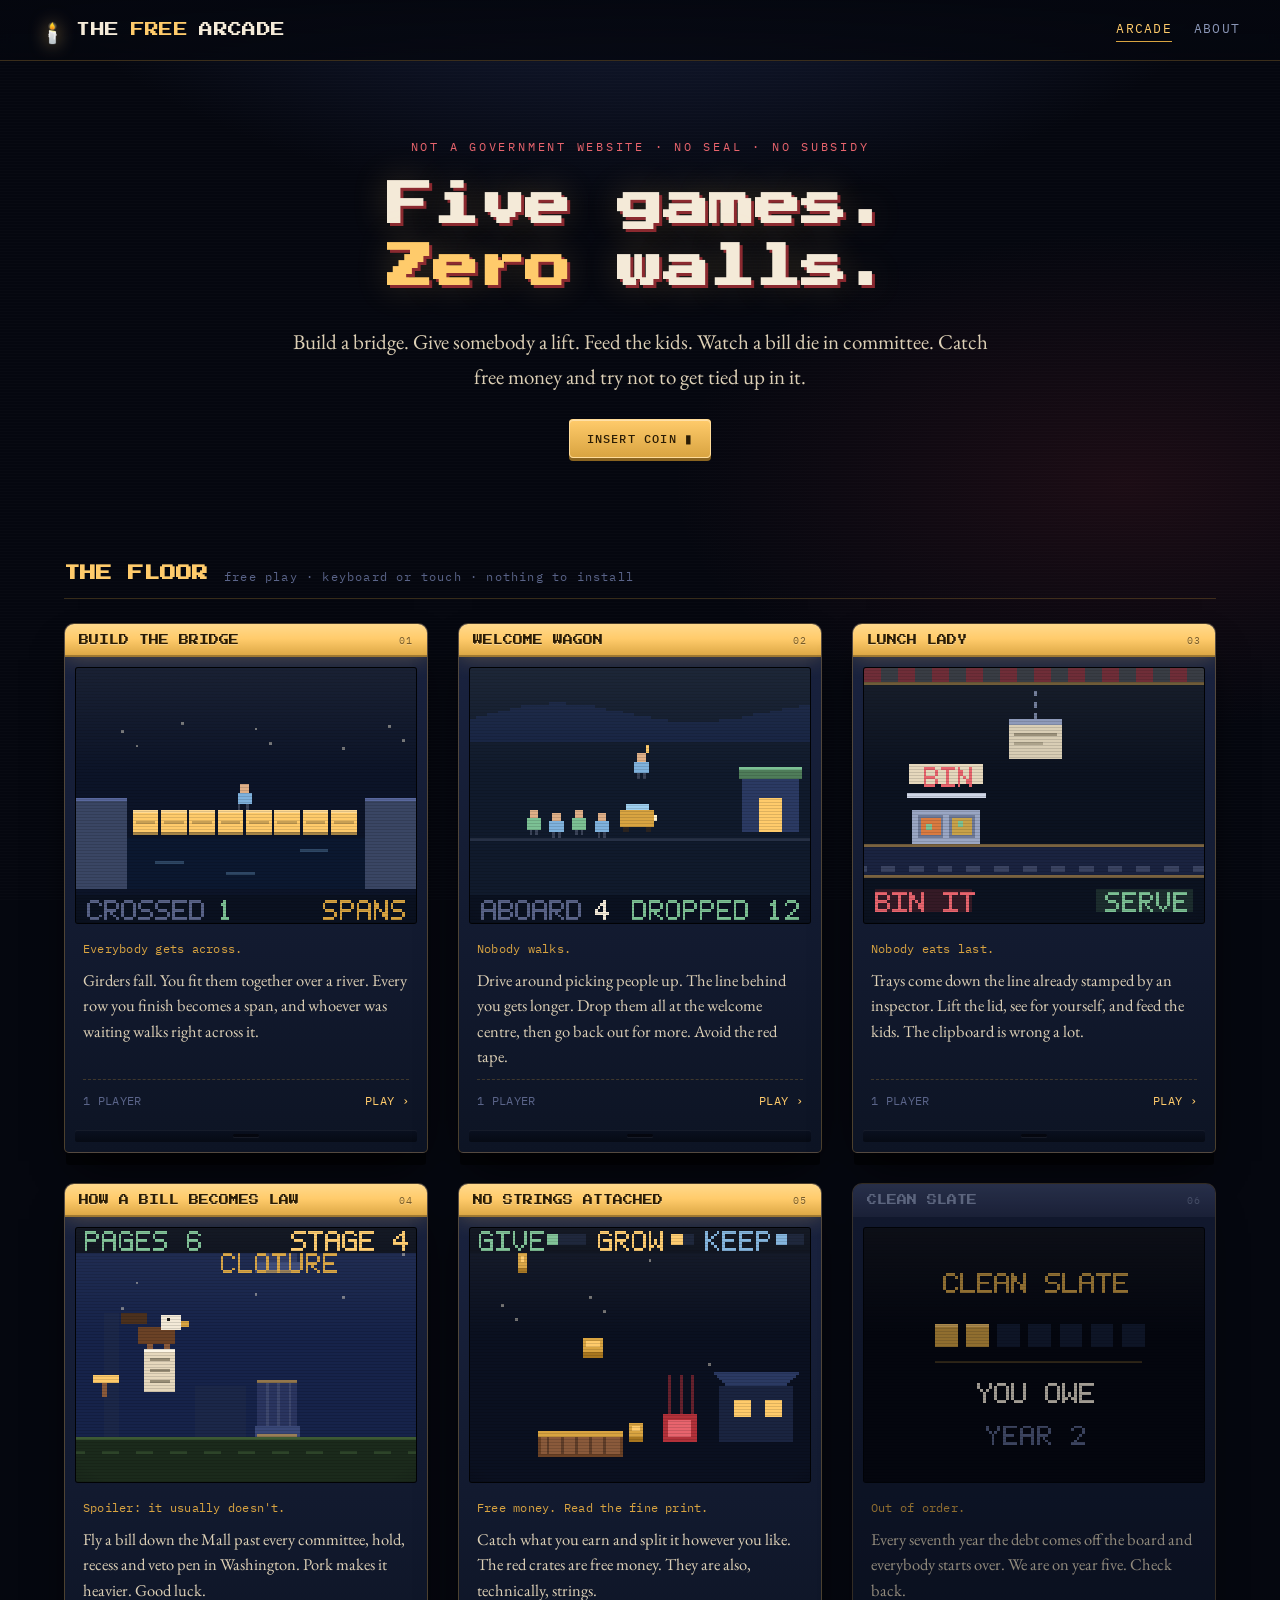
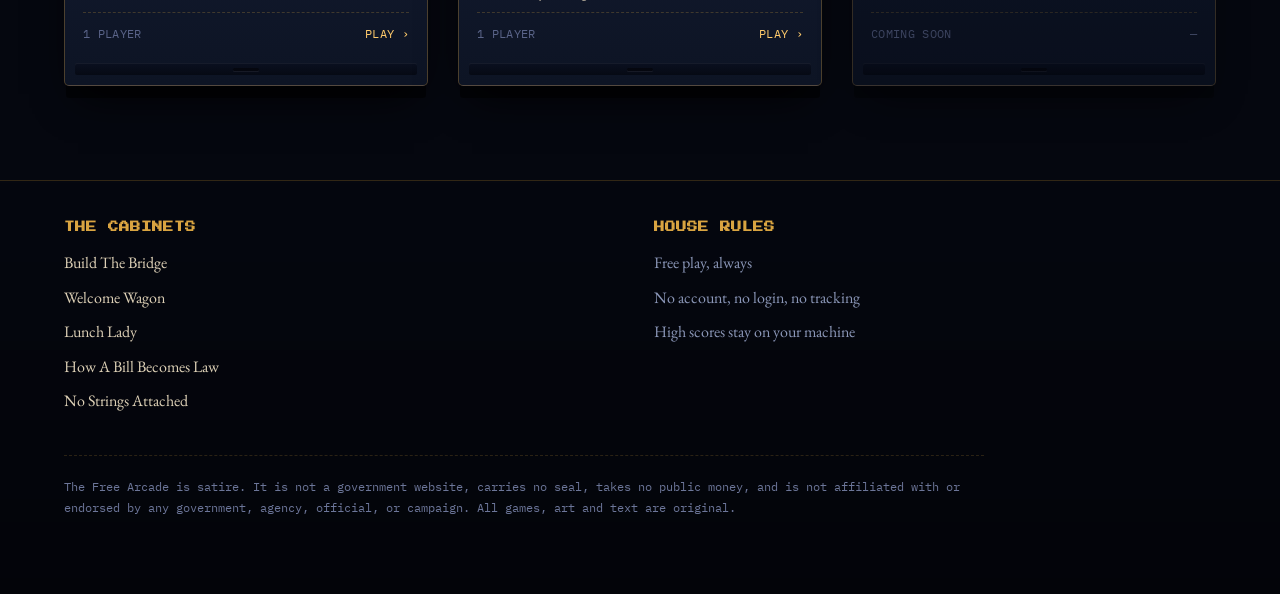
==== commit 83a91b8d: "Reflavour the arcade: comic titles, no sermon, no comparisons The site no longer explains itself. It" ====
--- a/index.html
+++ b/index.html
@@ -3,8 +3,8 @@
 <head>
 <meta charset="utf-8">
 <meta name="viewport" content="width=device-width, initial-scale=1">
-<title>The Free Arcade — five games for a free and decent people</title>
-<meta name="description" content="An independent counter-arcade. Five playable browser games answering, one for one, the five games published at arcade.gov — same mechanics, opposite premises.">
+<title>The Free Arcade</title>
+<meta name="description" content="Five free arcade games. No seal. No subsidy. No account with anybody's name on it.">
 <link rel="stylesheet" href="assets/css/fonts.css">
 <link rel="stylesheet" href="assets/css/arcade.css">
 <link rel="icon" href="data:image/svg+xml,<svg xmlns='http://www.w3.org/2000/svg' viewBox='0 0 16 16'><text y='14' font-size='14'>🕯️</text></svg>">
@@ -17,8 +17,7 @@
     <a class="brand" href="index.html"><span class="torch">🕯️</span> THE <b>FREE</b> ARCADE</a>
     <nav class="navlinks" aria-label="Primary">
       <a href="index.html" aria-current="page">Arcade</a>
-      <a href="#ledger">The Ledger</a>
-      <a href="about.html">Why We Built It</a>
+      <a href="about.html">About</a>
     </nav>
   </div>
 </header>
@@ -26,162 +25,107 @@
 <main>
 <section class="wrap hero">
   <p class="kicker">Not a government website · No seal · No subsidy</p>
-  <h1>Somebody put an arcade<br>in the <em>West Wing</em>.</h1>
+  <h1>Five games.<br><em>Zero</em> walls.</h1>
   <p class="lede">
-    Five little games, published under a federal seal, teaching five little lessons:
-    that a wall is a triumph, that people are a score, that lunch is the state's business,
-    that a bill should sail through unopposed, and that your child's future arrives
-    with a politician's name printed on the account.
+    Build a bridge. Give somebody a lift. Feed the kids. Watch a bill die in committee.
+    Catch free money and try not to get tied up in it.
   </p>
-  <p class="lede" style="margin-top:22px">
-    So here are five games back. <strong>Same mechanics. Opposite premises.</strong>
-    Play them and see which set you'd rather your kids grow up inside.
-  </p>
-  <p style="margin-top:26px"><a class="btn primary" href="games/living-stones.html">Insert coin <span class="blink">▮</span></a></p>
+  <p style="margin-top:26px"><a class="btn primary" href="games/build-the-bridge.html">Insert coin <span class="blink">▮</span></a></p>
 </section>
 
 <section class="wrap" id="cabinets">
   <div class="section-head">
     <h2>THE FLOOR</h2>
-    <span>five cabinets · keyboard or touch · nothing to install</span>
+    <span>free play · keyboard or touch · nothing to install</span>
   </div>
 
   <div class="cabinets">
 
-    <a class="cabinet" href="games/living-stones.html">
-      <div class="cab-top"><span>LIVING STONES</span><span class="no">01</span></div>
+    <a class="cabinet" href="games/build-the-bridge.html">
+      <div class="cab-top"><span>BUILD THE BRIDGE</span><span class="no">01</span></div>
       <div class="screen">
-        <canvas data-attract="living-stones" width="120" height="90"
-                role="img" aria-label="Attract-mode animation for LIVING STONES"></canvas>
+        <canvas data-attract="build-the-bridge" width="120" height="90"
+                role="img" aria-label="Attract-mode animation for BUILD THE BRIDGE"></canvas>
       </div>
       <div class="plate">
-        <p class="tag">Build a house, not a barrier.</p>
-        <p>The same falling blocks. But the stones are timber and brick, and every line you clear is a household with a name, taken in and given a roof.</p>
-        <p class="counters"><span>Answers <b>Build the Wall</b></span><span class="play">PLAY &rsaquo;</span></p>
+        <p class="tag">Everybody gets across.</p>
+        <p>Girders fall. You fit them together over a river. Every row you finish becomes a span, and whoever was waiting walks right across it.</p>
+        <p class="counters"><span>1 PLAYER</span><span class="play">PLAY &rsaquo;</span></p>
       </div>
       <div class="cab-foot"><i></i></div>
     </a>
 
-    <a class="cabinet" href="games/ninety-nine.html">
-      <div class="cab-top"><span>THE NINETY-NINE</span><span class="no">02</span></div>
+    <a class="cabinet" href="games/welcome-wagon.html">
+      <div class="cab-top"><span>WELCOME WAGON</span><span class="no">02</span></div>
       <div class="screen">
-        <canvas data-attract="ninety-nine" width="120" height="90"
-                role="img" aria-label="Attract-mode animation for THE NINETY-NINE"></canvas>
+        <canvas data-attract="welcome-wagon" width="120" height="90"
+                role="img" aria-label="Attract-mode animation for WELCOME WAGON"></canvas>
       </div>
       <div class="plate">
-        <p class="tag">Leave the ninety-nine. Go after the one.</p>
-        <p>The same growing trail behind you &mdash; except it isn't a catch. It's a flock. Every one has a name, and you walk them to a gate that stands open.</p>
-        <p class="counters"><span>Answers <b>Rio Run</b></span><span class="play">PLAY &rsaquo;</span></p>
+        <p class="tag">Nobody walks.</p>
+        <p>Drive around picking people up. The line behind you gets longer. Drop them all at the welcome centre, then go back out for more. Avoid the red tape.</p>
+        <p class="counters"><span>1 PLAYER</span><span class="play">PLAY &rsaquo;</span></p>
       </div>
       <div class="cab-foot"><i></i></div>
     </a>
 
-    <a class="cabinet" href="games/honest-scales.html">
-      <div class="cab-top"><span>HONEST SCALES</span><span class="no">03</span></div>
+    <a class="cabinet" href="games/lunch-lady.html">
+      <div class="cab-top"><span>LUNCH LADY</span><span class="no">03</span></div>
       <div class="screen">
-        <canvas data-attract="honest-scales" width="120" height="90"
-                role="img" aria-label="Attract-mode animation for HONEST SCALES"></canvas>
+        <canvas data-attract="lunch-lady" width="120" height="90"
+                role="img" aria-label="Attract-mode animation for LUNCH LADY"></canvas>
       </div>
       <div class="plate">
-        <p class="tag">A just weight is the whole law of trade.</p>
-        <p>The same conveyor, the same two keys. But you aren't inspecting other people's lunch against a slogan. You're a merchant, and the only thing you reject is a lie on a label.</p>
-        <p class="counters"><span>Answers <b>Supply Line</b></span><span class="play">PLAY &rsaquo;</span></p>
+        <p class="tag">Nobody eats last.</p>
+        <p>Trays come down the line already stamped by an inspector. Lift the lid, see for yourself, and feed the kids. The clipboard is wrong a lot.</p>
+        <p class="counters"><span>1 PLAYER</span><span class="play">PLAY &rsaquo;</span></p>
       </div>
       <div class="cab-foot"><i></i></div>
     </a>
 
-    <a class="cabinet" href="games/enumerated.html">
-      <div class="cab-top"><span>ENUMERATED</span><span class="no">04</span></div>
+    <a class="cabinet" href="games/bill-becomes-law.html">
+      <div class="cab-top"><span>HOW A BILL BECOMES LAW</span><span class="no">04</span></div>
       <div class="screen">
-        <canvas data-attract="enumerated" width="120" height="90"
-                role="img" aria-label="Attract-mode animation for ENUMERATED"></canvas>
+        <canvas data-attract="bill-becomes-law" width="120" height="90"
+                role="img" aria-label="Attract-mode animation for HOW A BILL BECOMES LAW"></canvas>
       </div>
       <div class="plate">
-        <p class="tag">Carry the bill through every gate in its way.</p>
-        <p>The same eagle, the same bill, the same one-button flight. But nothing sails through here. Committee, both chambers, the courts &mdash; and every earmark you pick up makes the thing heavier.</p>
-        <p class="counters"><span>Answers <b>Flappy Bill</b></span><span class="play">PLAY &rsaquo;</span></p>
+        <p class="tag">Spoiler: it usually doesn't.</p>
+        <p>Fly a bill down the Mall past every committee, hold, recess and veto pen in Washington. Pork makes it heavier. Good luck.</p>
+        <p class="counters"><span>1 PLAYER</span><span class="play">PLAY &rsaquo;</span></p>
       </div>
       <div class="cab-foot"><i></i></div>
     </a>
 
-    <a class="cabinet" href="games/ten-talents.html">
-      <div class="cab-top"><span>TEN TALENTS</span><span class="no">05</span></div>
+    <a class="cabinet" href="games/no-strings.html">
+      <div class="cab-top"><span>NO STRINGS ATTACHED</span><span class="no">05</span></div>
       <div class="screen">
-        <canvas data-attract="ten-talents" width="120" height="90"
-                role="img" aria-label="Attract-mode animation for TEN TALENTS"></canvas>
+        <canvas data-attract="no-strings" width="120" height="90"
+                role="img" aria-label="Attract-mode animation for NO STRINGS ATTACHED"></canvas>
       </div>
       <div class="plate">
-        <p class="tag">It is not what you catch. It is what it's for.</p>
-        <p>The same basket, the same falling money. But nobody opens an account in your child's name and stamps a politician on it. You earn it, you split it, and every subsidy you grab comes with a string that shrinks your basket.</p>
-        <p class="counters"><span>Answers <b>Trump Savings Tycoon</b></span><span class="play">PLAY &rsaquo;</span></p>
+        <p class="tag">Free money. Read the fine print.</p>
+        <p>Catch what you earn and split it however you like. The red crates are free money. They are also, technically, strings.</p>
+        <p class="counters"><span>1 PLAYER</span><span class="play">PLAY &rsaquo;</span></p>
       </div>
       <div class="cab-foot"><i></i></div>
     </a>
 
     <div class="cabinet soon">
-      <div class="cab-top"><span>JUBILEE</span><span class="no">06</span></div>
+      <div class="cab-top"><span>CLEAN SLATE</span><span class="no">06</span></div>
       <div class="screen">
-        <canvas data-attract="jubilee" width="120" height="90"
-                role="img" aria-label="A locked cabinet counting off seven years"></canvas>
+        <canvas data-attract="clean-slate" width="120" height="90"
+                role="img" aria-label="An out-of-order cabinet counting off seven years"></canvas>
       </div>
       <div class="plate">
-        <p class="tag">Coming soon.</p>
-        <p>They left an empty cabinet marked &ldquo;a new adventure awaits.&rdquo; We'll fill ours with the oldest idea in the book: in the seventh seven, the debts come off the ledger and the land goes home.</p>
-        <p class="counters"><span>Answers <b>their &ldquo;Coming Soon&rdquo;</b></span><span>&mdash;</span></p>
+        <p class="tag">Out of order.</p>
+        <p>Every seventh year the debt comes off the board and everybody starts over. We are on year five. Check back.</p>
+        <p class="counters"><span>COMING SOON</span><span>&mdash;</span></p>
       </div>
       <div class="cab-foot"><i></i></div>
     </div>
 
   </div>
-</section>
-
-<section class="wrap" id="ledger">
-  <div class="section-head">
-    <h2>THE LEDGER</h2>
-    <span>what each cabinet is actually arguing</span>
-  </div>
-  <div class="table-scroll">
-    <table class="ledger">
-      <thead>
-        <tr><th>Their cabinet</th><th>The lesson in it</th><th>Our cabinet</th><th>The lesson in ours</th></tr>
-      </thead>
-      <tbody>
-        <tr>
-          <td class="theirs"><strong>Build the Wall</strong><small>TETRIS</small></td>
-          <td class="theirs">Stack the barrier fast enough and you win. The people on the other side are "the horde" — a rising quantity, never a face.</td>
-          <td class="ours"><strong>Living Stones</strong><small>SAME FALLING BLOCKS</small></td>
-          <td class="ours">The identical skill — fitting shapes under pressure — aimed at a roof instead of a rampart. A cleared line isn't a repelled wave. It's the Ruiz family, housed.</td>
-        </tr>
-        <tr>
-          <td class="theirs"><strong>Rio Run</strong><small>SNAKE</small></td>
-          <td class="theirs">The trail behind you is a tally of people collected. Growth is capture.</td>
-          <td class="ours"><strong>The Ninety-Nine</strong><small>SAME GROWING TRAIL</small></td>
-          <td class="ours">The shepherd leaves the ninety-nine for the one. The trail is a flock you're responsible for, each with a name, and the gate you're leading them to stands open.</td>
-        </tr>
-        <tr>
-          <td class="theirs"><strong>Supply Line</strong><small>CONVEYOR SORTING</small></td>
-          <td class="theirs">You're the inspector. Food is approved or rejected against a political slogan someone else wrote.</td>
-          <td class="ours"><strong>Honest Scales</strong><small>SAME CONVEYOR, SAME TWO KEYS</small></td>
-          <td class="ours">You're the merchant, not the censor. The only ground for refusal is a false label — and refusing an honest supplier costs you exactly as much as selling a lie.</td>
-        </tr>
-        <tr>
-          <td class="theirs"><strong>Flappy Bill</strong><small>FLAPPY BIRD</small></td>
-          <td class="theirs">An eagle carries legislation triumphantly down the Mall. Nothing stands in the way, because nothing should.</td>
-          <td class="ours"><strong>Enumerated</strong><small>SAME ONE-BUTTON FLIGHT</small></td>
-          <td class="ours">Every obstacle is a check the founders put there on purpose. Riders make the bill heavier; struck clauses make it fly. Friction is the feature.</td>
-        </tr>
-        <tr>
-          <td class="theirs"><strong>Trump Savings Tycoon</strong><small>COIN CATCHER</small></td>
-          <td class="theirs">Catch the money falling from the sky to fill the account the government opened, named for the man who opened it.</td>
-          <td class="ours"><strong>Ten Talents</strong><small>SAME BASKET, SAME FALLING COINS</small></td>
-          <td class="ours">You earn it and then you must answer for it: give, invest, or keep. Grab the subsidy and you get the cash and the string — and the string shrinks the basket for the rest of your life.</td>
-        </tr>
-      </tbody>
-    </table>
-  </div>
-  <p style="margin-top:24px; max-width:760px; color:var(--parchment-2)">
-    <a href="about.html">The longer argument →</a>
-  </p>
 </section>
 </main>
 
@@ -191,38 +135,26 @@
       <div>
         <h4>THE CABINETS</h4>
         <ul>
-          <li><a href="games/living-stones.html">Living Stones</a></li>
-          <li><a href="games/ninety-nine.html">The Ninety-Nine</a></li>
-          <li><a href="games/honest-scales.html">Honest Scales</a></li>
-          <li><a href="games/enumerated.html">Enumerated</a></li>
-          <li><a href="games/ten-talents.html">Ten Talents</a></li>
+          <li><a href="games/build-the-bridge.html">Build The Bridge</a></li>
+          <li><a href="games/welcome-wagon.html">Welcome Wagon</a></li>
+          <li><a href="games/lunch-lady.html">Lunch Lady</a></li>
+          <li><a href="games/bill-becomes-law.html">How A Bill Becomes Law</a></li>
+          <li><a href="games/no-strings.html">No Strings Attached</a></li>
         </ul>
       </div>
       <div>
-        <h4>THE ARGUMENT</h4>
+        <h4>HOUSE RULES</h4>
         <ul>
-          <li><a href="about.html">Why we built it</a></li>
-          <li><a href="about.html#creed">What we actually believe</a></li>
-          <li><a href="index.html#ledger">The ledger, cabinet by cabinet</a></li>
-        </ul>
-      </div>
-      <div>
-        <h4>THE OLD BOOKS</h4>
-        <ul>
-          <li>Leviticus 19:33–34</li>
-          <li>Proverbs 11:1</li>
-          <li>Luke 15:3–7</li>
-          <li>Matthew 25:14–30</li>
-          <li>Federalist 45, 51</li>
+          <li>Free play, always</li>
+          <li>No account, no login, no tracking</li>
+          <li>High scores stay on your machine</li>
         </ul>
       </div>
     </div>
     <p class="disclaimer">
-      The Free Arcade is an independent work of political satire and civic commentary, published by private citizens.
-      It is not affiliated with, endorsed by, or connected to the White House, the United States government,
-      or any agency, official, or campaign thereof. It carries no government seal and receives no public money.
-      References to arcade.gov and its games are for criticism and comment.
-      Every game here is original work; no code, art, or asset was taken from any government site.
+      The Free Arcade is satire. It is not a government website, carries no seal, takes no public money,
+      and is not affiliated with or endorsed by any government, agency, official, or campaign.
+      All games, art and text are original.
     </p>
   </div>
 </footer>
--- a/assets/css/arcade.css
+++ b/assets/css/arcade.css
@@ -225,7 +225,6 @@
   font-family: var(--mono); font-size: 11.5px; color: var(--muted-2); letter-spacing: .03em;
   display: flex; align-items: center; justify-content: space-between; gap: 8px;
 }
-.cabinet .counters b { color: var(--crimson-lite); font-weight: 500; }
 .cabinet .counters .play { color: var(--gold-lite); }
 .cabinet:hover .counters .play { color: #fff; }
 
@@ -249,45 +248,7 @@
 .prose li { margin-bottom: 9px; }
 .prose .lead { font-size: 21px; color: var(--parchment); }
 
-.scripture {
-  border-left: 3px solid var(--gold);
-  background: linear-gradient(90deg, rgba(217,164,65,.10), rgba(217,164,65,.02));
-  padding: 15px 22px; margin: 24px 0;
-  font-size: 19.5px; color: var(--parchment);
-}
-.scripture cite {
-  display: block; margin-top: 9px;
-  font-family: var(--mono); font-style: normal; font-size: 11.5px;
-  letter-spacing: .1em; text-transform: uppercase; color: var(--gold);
-}
-
-/* ---------- The ledger table ---------- */
-
-.table-scroll {
-  overflow-x: auto; margin: 26px 0 10px;
-  border: 1px solid rgba(217,164,65,.2); border-radius: 4px;
-  background: rgba(10,15,30,.5);
-}
-table.ledger { width: 100%; border-collapse: collapse; min-width: 760px; font-size: 16.5px; }
-table.ledger th, table.ledger td {
-  text-align: left; padding: 15px 17px;
-  border-bottom: 1px solid rgba(217,164,65,.14); vertical-align: top;
-}
-table.ledger tbody tr:last-child td { border-bottom: 0; }
-table.ledger tbody tr:hover { background: rgba(255,203,107,.035); }
-table.ledger thead th {
-  font-family: var(--mono); font-size: 11px; letter-spacing: .13em;
-  text-transform: uppercase; color: var(--gold-lite);
-  background: rgba(217,164,65,.07);
-  border-bottom: 1px solid rgba(217,164,65,.35);
-  position: sticky; top: 0;
-}
-table.ledger td.theirs { color: var(--muted); }
-table.ledger td.ours { color: var(--parchment-2); }
-table.ledger td strong { display: block; margin-bottom: 3px; font-weight: 600; }
-table.ledger td.theirs strong { color: var(--crimson-lite); }
-table.ledger td.ours strong { color: var(--gold-lite); }
-table.ledger td small { font-family: var(--mono); font-size: 11px; color: var(--muted-2); letter-spacing: .04em; }
+
 
 /* ---------- Game page ---------- */
 
@@ -431,12 +392,6 @@
 }
 dl.keys dd { margin: 0; color: var(--parchment-2); font-size: 16px; }
 
-.vs-card { border-left: 3px solid var(--crimson) !important; }
-.vs-card .theirs {
-  font-family: var(--mono); font-size: 11px; letter-spacing: .1em;
-  text-transform: uppercase; color: var(--crimson-lite); margin-bottom: 10px;
-  padding-bottom: 9px; border-bottom: 1px solid rgba(179,49,58,.3);
-}
 
 /* ---------- Footer ---------- */
 
@@ -468,25 +423,3 @@
   .cabinet:hover { transform: none; }
 }
 
-/* ---------- About page ---------- */
-
-.prose h3 .numeral {
-  display: inline-flex; align-items: center; justify-content: center;
-  width: 26px; height: 26px; margin-right: 12px;
-  vertical-align: -6px;
-  border: 1px solid rgba(217,164,65,.45); border-radius: 3px;
-  background: rgba(217,164,65,.1);
-  color: var(--gold-lite); font-size: 10px;
-}
-
-hr.rule {
-  border: 0; height: 1px; margin: 52px 0 32px;
-  background: linear-gradient(90deg, transparent, rgba(217,164,65,.5), transparent);
-}
-
-.closing {
-  font-family: var(--display); font-size: 13px; line-height: 1.9;
-  text-align: center; color: var(--gold-lite);
-  text-shadow: 0 0 26px rgba(255,203,107,.28);
-  margin: 0 0 20px;
-}
